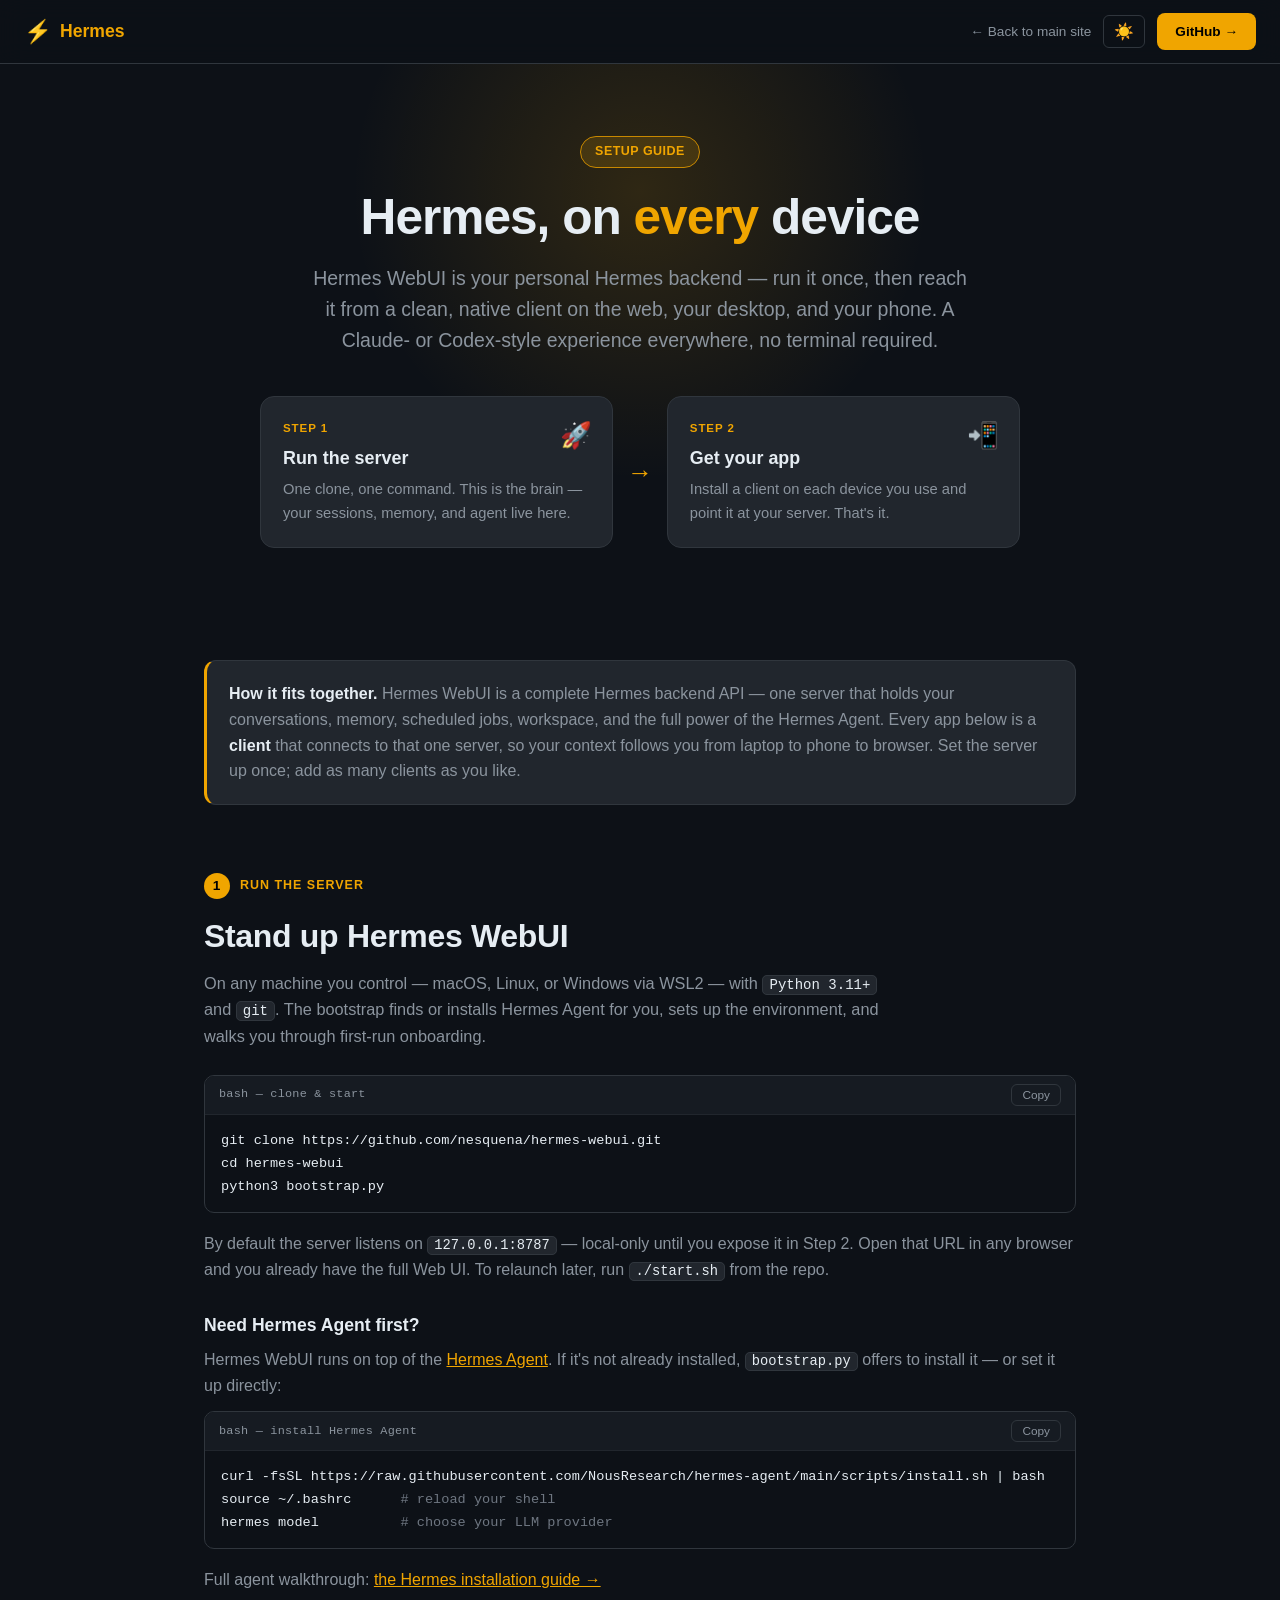
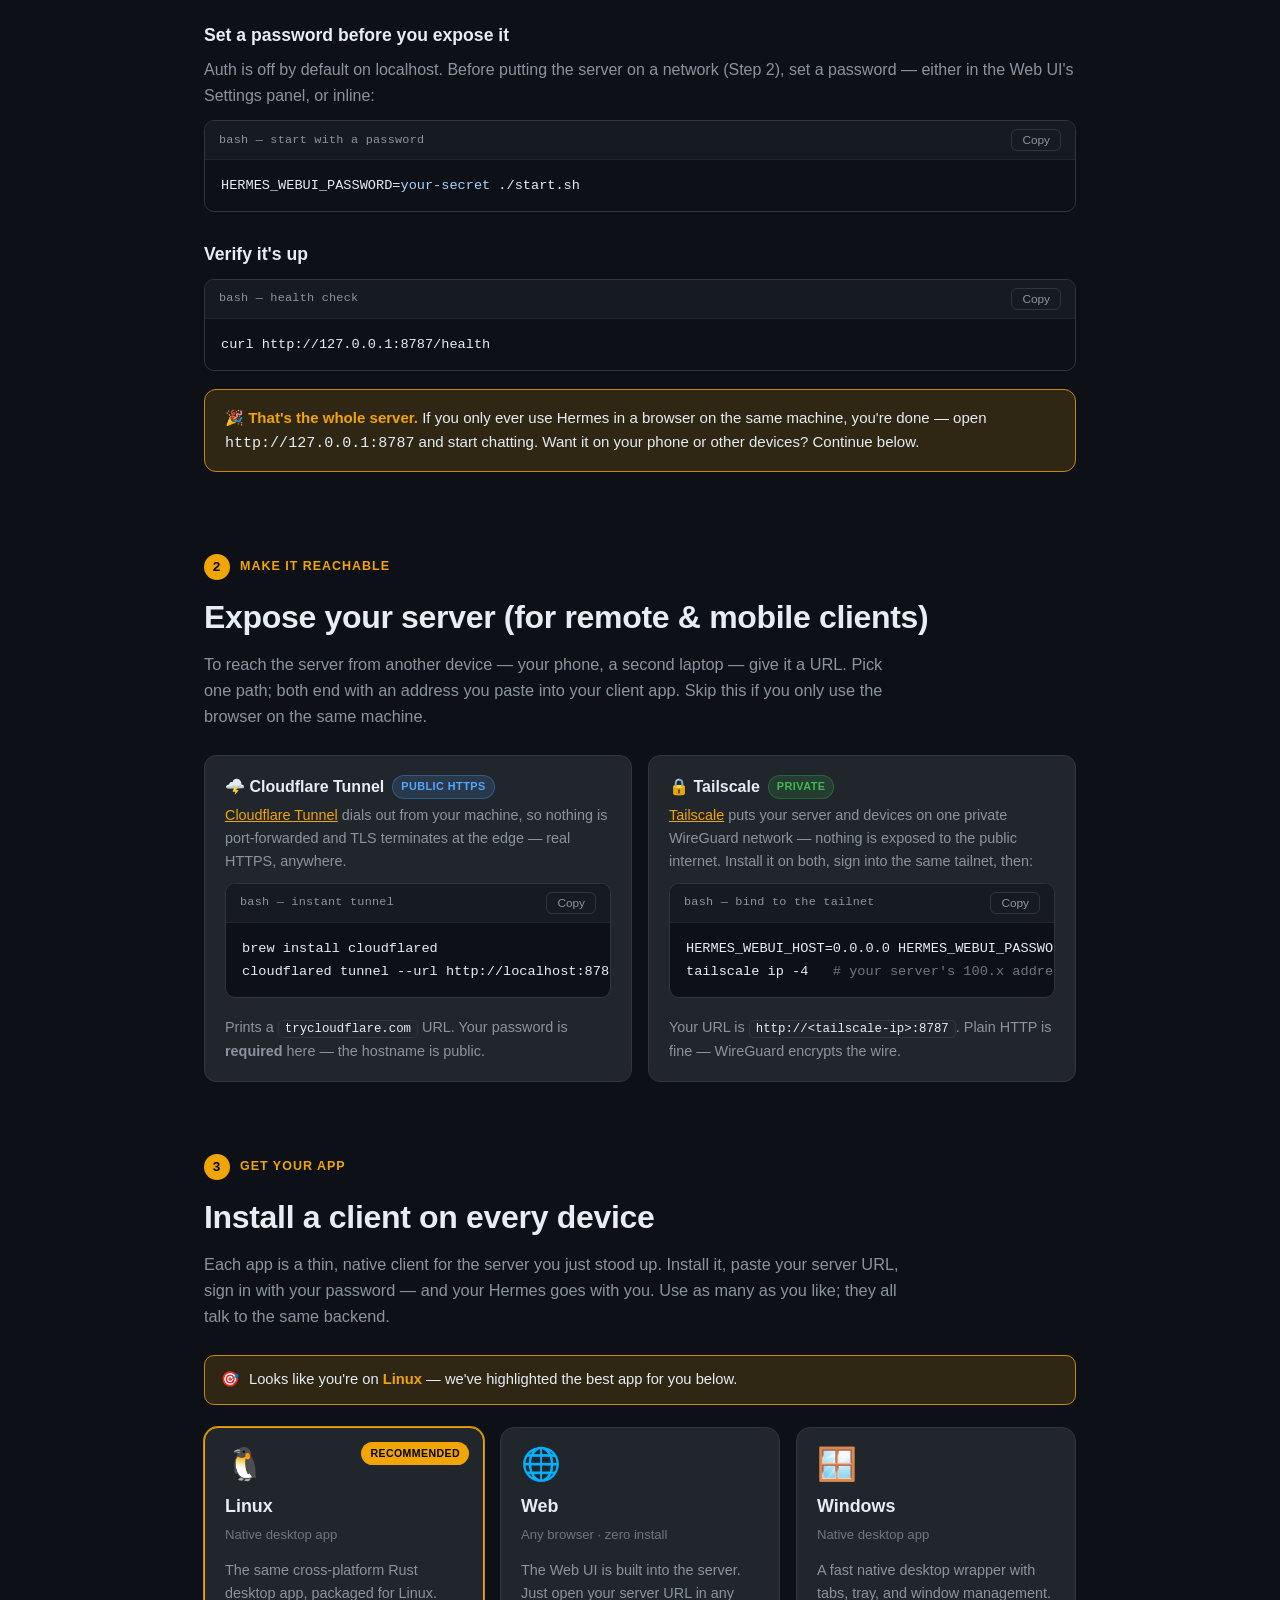
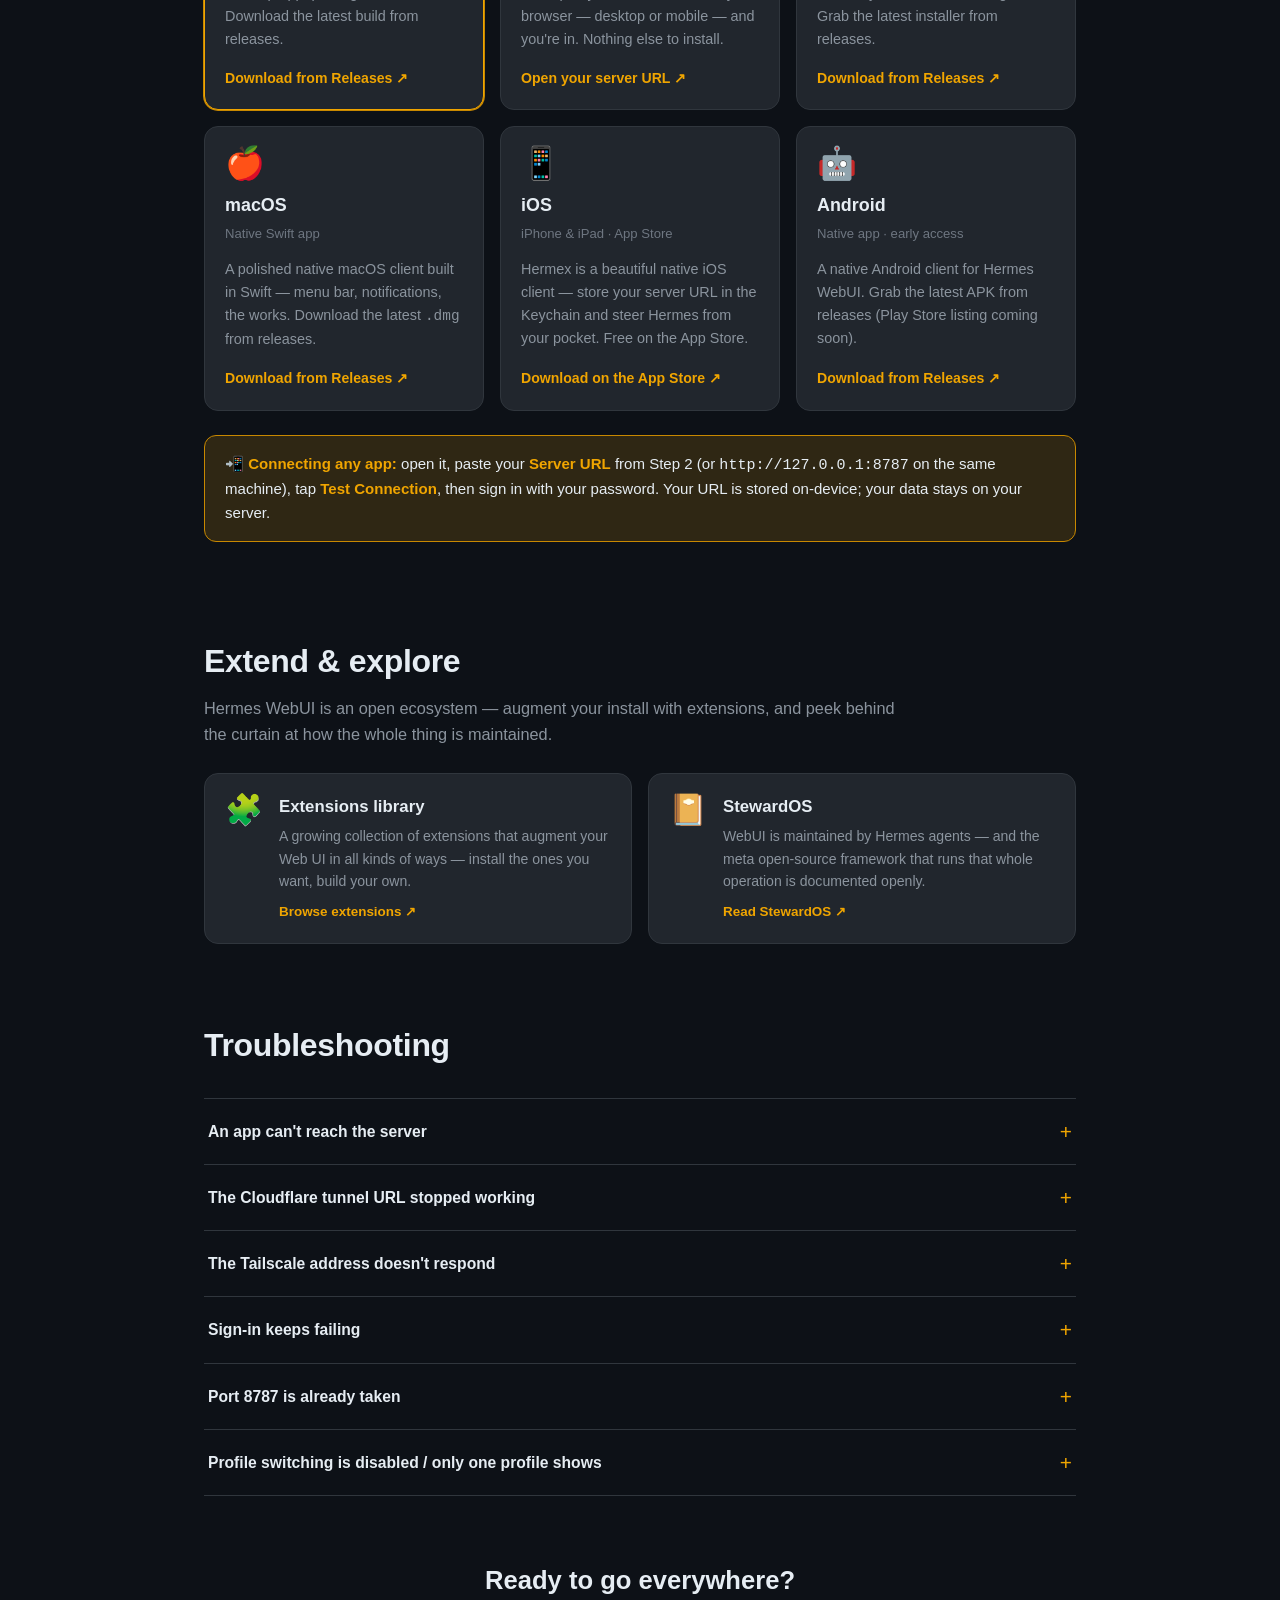
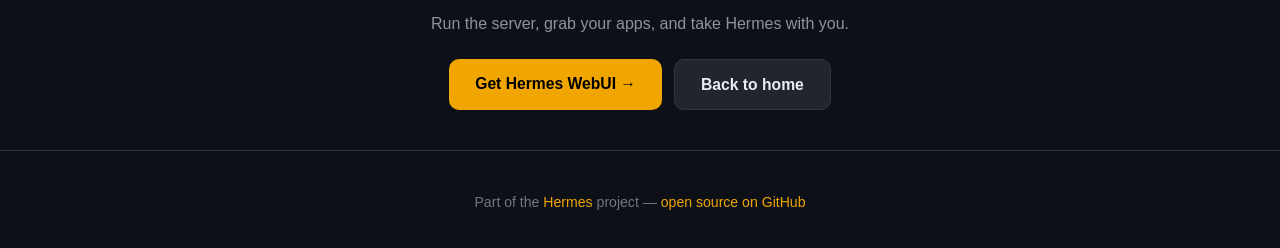
==== setup/index.html @ 5ad0c884 "docs(site): add cross-platform Setup guide page New /setup/ — the full 'get Hermes WebUI working on " ====
<!DOCTYPE html>
<html lang="en" data-theme="dark">
<head>
  <script>
    // Canonical URL: strip trailing index.html so links always show the clean path
    (function(){
      var p = window.location.pathname;
      if (p.endsWith('/index.html')) {
        var clean = p.slice(0, p.length - 'index.html'.length);
        window.history.replaceState(null, '', clean + window.location.search + window.location.hash);
      }
    })();
  </script>
<meta charset="UTF-8">
<meta name="viewport" content="width=device-width, initial-scale=1.0">
<title>Set up Hermes WebUI — on every device</title>
<meta name="description" content="The complete setup guide for Hermes WebUI: run the server once, then get a beautiful client app on web, Windows, Linux, macOS, iOS, and Android.">
<meta property="og:title" content="Set up Hermes WebUI — on every device">
<meta property="og:description" content="Run the server once, then get a native client on every device. The full cross-platform setup guide for Hermes WebUI.">
<meta property="og:type" content="website">
<meta property="og:url" content="https://get-hermes.ai/setup/">
<meta property="og:image" content="https://get-hermes.ai/images/ui-hero.png">
<meta name="twitter:card" content="summary_large_image">
<meta name="twitter:title" content="Set up Hermes WebUI — on every device">
<meta name="twitter:description" content="Run the server once, then get a native client on every device.">
<meta name="twitter:image" content="https://get-hermes.ai/images/ui-hero.png">
<style>
  :root {
    --bg-primary: #0d1117;
    --bg-secondary: #161b22;
    --bg-tertiary: #21262d;
    --bg-card: #161b22;
    --border: #30363d;
    --text-primary: #e6edf3;
    --text-secondary: #8b949e;
    --text-muted: #6e7681;
    --accent: #f0a500;
    --accent-dim: #c88800;
    --accent-glow: rgba(240,165,0,0.15);
    --green: #3fb950;
    --blue: #58a6ff;
    --purple: #bc8cff;
    --red: #f85149;
    --nav-height: 64px;
  }
  [data-theme="light"] nav { background: rgba(246, 248, 250, 0.95); }
  [data-theme="light"] {
    --bg-primary: #ffffff;
    --bg-secondary: #f6f8fa;
    --bg-tertiary: #eaeef2;
    --bg-card: #ffffff;
    --border: #d0d7de;
    --text-primary: #1f2328;
    --text-secondary: #656d76;
    --text-muted: #9198a1;
    --accent: #c07800;
    --accent-dim: #9a6200;
    --accent-glow: rgba(192,120,0,0.12);
  }

  *, *::before, *::after { box-sizing: border-box; margin: 0; padding: 0; }

  body {
    font-family: -apple-system, BlinkMacSystemFont, 'Segoe UI', sans-serif;
    background: var(--bg-primary);
    color: var(--text-primary);
    line-height: 1.6;
    min-height: 100vh;
  }
  a { color: var(--accent); }

  /* NAV */
  nav {
    position: sticky; top: 0; height: var(--nav-height);
    background: rgba(13, 17, 23, 0.92);
    border-bottom: 1px solid var(--border);
    backdrop-filter: blur(12px);
    display: flex; align-items: center; justify-content: space-between;
    padding: 0 24px; z-index: 100;
  }
  .nav-logo { font-size: 1.1rem; font-weight: 700; color: var(--accent); text-decoration: none; display: flex; align-items: center; gap: 8px; }
  .nav-logo span { font-size: 1.4rem; }
  .nav-right { display: flex; align-items: center; gap: 12px; }
  .nav-back { color: var(--text-secondary); text-decoration: none; font-size: 0.85rem; display: flex; align-items: center; gap: 4px; transition: color 0.2s; }
  .nav-back:hover { color: var(--text-primary); }
  #theme-toggle { background: none; border: 1px solid var(--border); border-radius: 6px; padding: 6px 10px; cursor: pointer; font-size: 1rem; color: var(--text-primary); transition: border-color 0.2s; }
  #theme-toggle:hover { border-color: var(--accent); }
  .btn-cta { background: var(--accent); color: #000; border: none; border-radius: 8px; padding: 8px 18px; font-size: 0.85rem; font-weight: 600; cursor: pointer; text-decoration: none; transition: opacity 0.2s; }
  .btn-cta:hover { opacity: 0.85; }

  .hamburger { display: none; flex-direction: column; gap: 5px; background: none; border: 1px solid var(--border); border-radius: 6px; padding: 9px 8px; cursor: pointer; transition: border-color 0.15s; flex-shrink: 0; }
  .hamburger:hover { border-color: var(--accent); }
  .hamburger span { display: block; width: 20px; height: 2px; background: var(--text-secondary); border-radius: 2px; transition: transform 0.2s, opacity 0.2s; }
  .hamburger.open span:nth-child(1) { transform: translateY(7px) rotate(45deg); }
  .hamburger.open span:nth-child(2) { opacity: 0; }
  .hamburger.open span:nth-child(3) { transform: translateY(-7px) rotate(-45deg); }
  #setup-mobile-menu {
    display: none; position: fixed; top: var(--nav-height); left: 0; right: 0;
    background: var(--bg-secondary); border-bottom: 1px solid var(--border);
    padding: 16px 24px; z-index: 999; flex-direction: column; gap: 4px;
  }
  #setup-mobile-menu.open { display: flex; }
  #setup-mobile-menu a { color: var(--text-secondary); font-size: 0.95rem; font-weight: 500; padding: 10px 12px; border-radius: 6px; transition: color 0.15s, background 0.15s; text-decoration: none; }
  #setup-mobile-menu a:hover { color: var(--text-primary); background: var(--bg-tertiary); }
  #setup-mobile-menu a.accent { color: var(--accent); }

  .wrap { max-width: 920px; margin: 0 auto; padding: 0 24px; }

  /* HERO */
  .hero { text-align: center; padding: 72px 24px 40px; position: relative; overflow: hidden; }
  .hero::before {
    content: ''; position: absolute; top: -40%; left: 50%; transform: translateX(-50%);
    width: 680px; height: 680px; background: radial-gradient(circle, var(--accent-glow) 0%, transparent 60%);
    pointer-events: none; z-index: 0;
  }
  .hero > * { position: relative; z-index: 1; }
  .hero-badge {
    display: inline-block; font-size: 0.78rem; font-weight: 600; letter-spacing: 0.04em;
    text-transform: uppercase; color: var(--accent); background: var(--accent-glow);
    border: 1px solid var(--accent-dim); border-radius: 999px; padding: 5px 14px; margin-bottom: 22px;
  }
  .hero h1 { font-size: clamp(2rem, 5vw, 3.1rem); font-weight: 800; line-height: 1.1; letter-spacing: -0.02em; margin-bottom: 18px; }
  .hero h1 em { color: var(--accent); font-style: normal; }
  .hero-sub { font-size: clamp(1.02rem, 2.2vw, 1.22rem); color: var(--text-secondary); max-width: 660px; margin: 0 auto 14px; }

  /* TWO-STEP FLOW STRIP */
  .flowstrip { display: flex; align-items: stretch; justify-content: center; gap: 0; flex-wrap: wrap; margin: 40px auto 8px; max-width: 760px; }
  .flowstep {
    flex: 1; min-width: 220px; background: var(--bg-tertiary); border: 1px solid var(--border);
    border-radius: 14px; padding: 22px 22px; text-align: left; position: relative;
  }
  .flowstep .fs-num { font-size: 0.72rem; font-weight: 700; letter-spacing: 0.08em; text-transform: uppercase; color: var(--accent); }
  .flowstep h3 { font-size: 1.12rem; margin: 6px 0 6px; }
  .flowstep p { font-size: 0.92rem; color: var(--text-secondary); margin: 0; }
  .flowstep .fs-emoji { font-size: 1.6rem; position: absolute; top: 18px; right: 20px; }
  .flowarrow { display: flex; align-items: center; justify-content: center; color: var(--accent); font-size: 1.6rem; padding: 0 14px; flex-shrink: 0; }
  @media (max-width: 620px) { .flowarrow { transform: rotate(90deg); padding: 8px 0; } }

  /* SECTION */
  .section { padding: 56px 0 8px; }
  .section-head { margin-bottom: 26px; }
  .step-eyebrow { font-size: 0.78rem; font-weight: 700; letter-spacing: 0.08em; text-transform: uppercase; color: var(--accent); display: flex; align-items: center; gap: 10px; }
  .step-eyebrow .step-dot { display: inline-flex; align-items: center; justify-content: center; width: 26px; height: 26px; border-radius: 50%; background: var(--accent); color: #000; font-weight: 800; font-size: 0.85rem; }
  .section h2 { font-size: clamp(1.5rem, 3.5vw, 2rem); font-weight: 800; letter-spacing: -0.01em; margin: 12px 0 8px; }
  .section .lead { font-size: 1.02rem; color: var(--text-secondary); max-width: 700px; }
  .section h3.sub { font-size: 1.1rem; margin: 28px 0 8px; }
  .section p { color: var(--text-secondary); margin-bottom: 12px; }
  .section p code, li code { background: var(--bg-tertiary); border: 1px solid var(--border); border-radius: 5px; padding: 1px 6px; font-size: 0.86em; color: var(--text-primary); font-family: 'SF Mono', ui-monospace, Menlo, monospace; }

  /* ARCHITECTURE EXPLAINER */
  .archcard { background: var(--bg-tertiary); border: 1px solid var(--border); border-left: 3px solid var(--accent); border-radius: 12px; padding: 20px 22px; margin: 8px 0 4px; }
  .archcard b { color: var(--text-primary); }

  /* CODE BLOCK */
  .code { position: relative; background: #0d1117; border: 1px solid var(--border); border-radius: 10px; margin: 10px 0 18px; overflow: hidden; }
  [data-theme="light"] .code { background: #0d1117; }
  .code-head { display: flex; align-items: center; justify-content: space-between; padding: 8px 14px; border-bottom: 1px solid #21262d; background: #161b22; }
  .code-label { font-size: 0.74rem; color: #8b949e; font-family: 'SF Mono', ui-monospace, Menlo, monospace; letter-spacing: 0.02em; }
  .code-copy { background: none; border: 1px solid #30363d; color: #8b949e; border-radius: 6px; padding: 3px 10px; font-size: 0.74rem; cursor: pointer; transition: all 0.15s; }
  .code-copy:hover { border-color: var(--accent); color: var(--accent); }
  .code pre { margin: 0; padding: 14px 16px; overflow-x: auto; }
  .code code { font-family: 'SF Mono', ui-monospace, Menlo, Consolas, monospace; font-size: 0.85rem; line-height: 1.7; color: #e6edf3; white-space: pre; }
  .code .c-cmt { color: #6e7681; }
  .code .c-flag { color: #79c0ff; }
  .code .c-str { color: #a5d6ff; }

  /* PLATFORM GRID */
  .your-device-banner {
    display: none; align-items: center; gap: 10px; background: var(--accent-glow);
    border: 1px solid var(--accent-dim); border-radius: 10px; padding: 12px 16px; margin: 4px 0 22px;
    font-size: 0.92rem; color: var(--text-primary);
  }
  .your-device-banner.show { display: flex; }
  .your-device-banner b { color: var(--accent); }
  .platform-grid { display: grid; grid-template-columns: repeat(3, minmax(0, 1fr)); gap: 16px; margin: 6px 0 8px; }
  .platform-grid > * { min-width: 0; }
  @media (max-width: 760px) { .platform-grid { grid-template-columns: repeat(2, minmax(0, 1fr)); } }
  @media (max-width: 460px) { .platform-grid { grid-template-columns: 1fr; } }
  .pcard {
    display: flex; flex-direction: column; background: var(--bg-tertiary); border: 1px solid var(--border);
    border-radius: 14px; padding: 20px; text-decoration: none; color: var(--text-primary);
    transition: transform 0.15s, border-color 0.15s, box-shadow 0.15s; position: relative; overflow: hidden;
  }
  .pcard:hover { transform: translateY(-3px); border-color: var(--accent-dim); box-shadow: 0 8px 28px rgba(0,0,0,0.25); }
  .pcard.is-you { border-color: var(--accent); box-shadow: 0 0 0 1px var(--accent-dim); }
  .pcard .p-emoji { font-size: 2rem; line-height: 1; margin-bottom: 12px; }
  .pcard .p-name { font-size: 1.12rem; font-weight: 700; margin-bottom: 3px; }
  .pcard .p-meta { font-size: 0.82rem; color: var(--text-muted); margin-bottom: 14px; }
  .pcard .p-desc { font-size: 0.9rem; color: var(--text-secondary); flex: 1; margin-bottom: 16px; }
  .pcard .p-link { font-size: 0.88rem; font-weight: 600; color: var(--accent); display: inline-flex; align-items: center; gap: 5px; }
  .pcard .p-badge { position: absolute; top: 14px; right: 14px; font-size: 0.66rem; font-weight: 700; letter-spacing: 0.04em; text-transform: uppercase; color: #000; background: var(--accent); border-radius: 999px; padding: 3px 9px; opacity: 0; transition: opacity 0.15s; }
  .pcard.is-you .p-badge { opacity: 1; }

  /* TWO-COL OPTIONS (reachable) */
  .opt-grid { display: grid; grid-template-columns: repeat(2, minmax(0, 1fr)); gap: 16px; margin: 8px 0; }
  .opt-grid > * { min-width: 0; }
  @media (max-width: 720px) { .opt-grid { grid-template-columns: 1fr; } }
  .opt { background: var(--bg-tertiary); border: 1px solid var(--border); border-radius: 12px; padding: 18px 20px; }
  .opt h4 { font-size: 1rem; margin-bottom: 4px; display: flex; align-items: center; gap: 8px; }
  .opt .opt-tag { font-size: 0.68rem; font-weight: 700; text-transform: uppercase; letter-spacing: 0.04em; padding: 2px 8px; border-radius: 999px; }
  .opt .opt-tag.public { background: rgba(88,166,255,0.15); color: var(--blue); border: 1px solid rgba(88,166,255,0.3); }
  .opt .opt-tag.private { background: rgba(63,185,80,0.15); color: var(--green); border: 1px solid rgba(63,185,80,0.3); }
  .opt p { font-size: 0.9rem; margin-bottom: 8px; }

  /* ECOSYSTEM */
  .eco-grid { display: grid; grid-template-columns: repeat(2, minmax(0, 1fr)); gap: 16px; margin-top: 8px; }
  .eco-grid > * { min-width: 0; }
  @media (max-width: 720px) { .eco-grid { grid-template-columns: 1fr; } }
  .eco { display: flex; gap: 16px; background: var(--bg-tertiary); border: 1px solid var(--border); border-radius: 14px; padding: 20px; text-decoration: none; color: var(--text-primary); transition: transform 0.15s, border-color 0.15s; }
  .eco:hover { transform: translateY(-3px); border-color: var(--accent-dim); }
  .eco .eco-emoji { font-size: 1.9rem; line-height: 1; }
  .eco h4 { font-size: 1.05rem; margin-bottom: 4px; }
  .eco p { font-size: 0.88rem; color: var(--text-secondary); margin: 0; }
  .eco .eco-link { font-size: 0.84rem; color: var(--accent); font-weight: 600; margin-top: 8px; display: inline-block; }

  /* CALLOUT */
  .callout { background: var(--accent-glow); border: 1px solid var(--accent-dim); border-radius: 12px; padding: 16px 20px; margin: 18px 0; font-size: 0.94rem; }
  .callout b { color: var(--accent); }

  /* TROUBLESHOOT */
  .faq { border-top: 1px solid var(--border); }
  .faq details { border-bottom: 1px solid var(--border); }
  .faq summary { cursor: pointer; padding: 16px 4px; font-weight: 600; font-size: 0.98rem; list-style: none; display: flex; justify-content: space-between; align-items: center; }
  .faq summary::-webkit-details-marker { display: none; }
  .faq summary::after { content: '+'; color: var(--accent); font-size: 1.3rem; font-weight: 400; }
  .faq details[open] summary::after { content: '−'; }
  .faq details p { font-size: 0.92rem; padding: 0 4px 18px; margin: 0; }

  /* FINAL CTA */
  .final-cta { text-align: center; padding: 56px 24px 40px; }
  .final-cta h2 { font-size: 1.6rem; margin-bottom: 10px; }
  .final-cta p { color: var(--text-secondary); margin-bottom: 22px; }
  .btn-row { display: flex; gap: 12px; justify-content: center; flex-wrap: wrap; }
  .btn-primary { background: var(--accent); color: #000; font-weight: 700; padding: 12px 26px; border-radius: 10px; text-decoration: none; font-size: 0.98rem; transition: opacity 0.15s; }
  .btn-primary:hover { opacity: 0.88; }
  .btn-ghost { background: var(--bg-tertiary); color: var(--text-primary); border: 1px solid var(--border); font-weight: 600; padding: 12px 26px; border-radius: 10px; text-decoration: none; font-size: 0.98rem; transition: border-color 0.15s; }
  .btn-ghost:hover { border-color: var(--accent); }

  footer { text-align: center; padding: 40px 24px; border-top: 1px solid var(--border); color: var(--text-muted); font-size: 0.88rem; }
  footer a { color: var(--accent); text-decoration: none; }

  @media (max-width: 640px) {
    .hamburger { display: flex; }
    .btn-cta { display: none; }
    .nav-back { display: none; }
  }
</style>
</head>
<body>

<nav>
  <a href="../" class="nav-logo"><span>⚡</span> Hermes</a>
  <div class="nav-right">
    <a href="../" class="nav-back">← <span>Back to main site</span></a>
    <button id="theme-toggle" aria-label="Toggle theme">🌙</button>
    <a href="https://github.com/nesquena/hermes-webui" class="btn-cta" target="_blank">GitHub →</a>
  </div>
  <button class="hamburger" id="setup-hamburger" aria-label="Open menu" aria-expanded="false">
    <span></span><span></span><span></span>
  </button>
</nav>

<div id="setup-mobile-menu">
  <a href="../">⚡ Hermes Home</a>
  <a href="#server">1 · Run the server</a>
  <a href="#reach">2 · Make it reachable</a>
  <a href="#apps">3 · Get your app</a>
  <a href="#ecosystem">Ecosystem</a>
  <a href="#troubleshooting">Troubleshooting</a>
  <a href="../eli5/" class="accent">🧠 ELI5 — What is Hermes?</a>
  <a href="../models/" class="accent">🤖 Best Models</a>
  <a href="../community/" class="accent">🌎 Community</a>
</div>

<!-- HERO -->
<section class="hero">
  <div class="hero-badge">Setup guide</div>
  <h1>Hermes, on <em>every</em> device</h1>
  <p class="hero-sub">Hermes WebUI is your personal Hermes backend — run it once, then reach it from a clean, native client on the web, your desktop, and your phone. A Claude- or Codex-style experience everywhere, no terminal required.</p>
  <div class="flowstrip">
    <a class="flowstep" href="#server" style="text-decoration:none;color:inherit">
      <span class="fs-emoji">🚀</span>
      <div class="fs-num">Step 1</div>
      <h3>Run the server</h3>
      <p>One clone, one command. This is the brain — your sessions, memory, and agent live here.</p>
    </a>
    <div class="flowarrow">→</div>
    <a class="flowstep" href="#apps" style="text-decoration:none;color:inherit">
      <span class="fs-emoji">📲</span>
      <div class="fs-num">Step 2</div>
      <h3>Get your app</h3>
      <p>Install a client on each device you use and point it at your server. That's it.</p>
    </a>
  </div>
</section>

<!-- ARCHITECTURE -->
<section class="section" id="how">
  <div class="wrap">
    <div class="archcard">
      <p style="margin:0;color:var(--text-secondary)"><b>How it fits together.</b> Hermes WebUI is a complete Hermes backend API — one server that holds your conversations, memory, scheduled jobs, workspace, and the full power of the Hermes Agent. Every app below is a <b>client</b> that connects to that one server, so your context follows you from laptop to phone to browser. Set the server up once; add as many clients as you like.</p>
    </div>
  </div>
</section>

<!-- STEP 1 — SERVER -->
<section class="section" id="server">
  <div class="wrap">
    <div class="section-head">
      <div class="step-eyebrow"><span class="step-dot">1</span> Run the server</div>
      <h2>Stand up Hermes WebUI</h2>
      <p class="lead">On any machine you control — macOS, Linux, or Windows via WSL2 — with <code>Python 3.11+</code> and <code>git</code>. The bootstrap finds or installs Hermes Agent for you, sets up the environment, and walks you through first-run onboarding.</p>
    </div>

    <div class="code">
      <div class="code-head"><span class="code-label">bash — clone &amp; start</span><button class="code-copy">Copy</button></div>
      <pre><code>git clone https://github.com/nesquena/hermes-webui.git
cd hermes-webui
python3 bootstrap.py</code></pre>
    </div>
    <p>By default the server listens on <code>127.0.0.1:8787</code> — local-only until you expose it in Step 2. Open that URL in any browser and you already have the full Web UI. To relaunch later, run <code>./start.sh</code> from the repo.</p>

    <h3 class="sub">Need Hermes Agent first?</h3>
    <p>Hermes WebUI runs on top of the <a href="https://hermes-agent.nousresearch.com/" target="_blank">Hermes Agent</a>. If it's not already installed, <code>bootstrap.py</code> offers to install it — or set it up directly:</p>
    <div class="code">
      <div class="code-head"><span class="code-label">bash — install Hermes Agent</span><button class="code-copy">Copy</button></div>
      <pre><code>curl -fsSL https://raw.githubusercontent.com/NousResearch/hermes-agent/main/scripts/install.sh | bash
source ~/.bashrc      <span class="c-cmt"># reload your shell</span>
hermes model          <span class="c-cmt"># choose your LLM provider</span></code></pre>
    </div>
    <p>Full agent walkthrough: <a href="https://hermes-agent.nousresearch.com/docs/getting-started/installation" target="_blank">the Hermes installation guide →</a></p>

    <h3 class="sub">Set a password before you expose it</h3>
    <p>Auth is off by default on localhost. Before putting the server on a network (Step 2), set a password — either in the Web UI's Settings panel, or inline:</p>
    <div class="code">
      <div class="code-head"><span class="code-label">bash — start with a password</span><button class="code-copy">Copy</button></div>
      <pre><code>HERMES_WEBUI_PASSWORD=<span class="c-str">your-secret</span> ./start.sh</code></pre>
    </div>

    <h3 class="sub">Verify it's up</h3>
    <div class="code">
      <div class="code-head"><span class="code-label">bash — health check</span><button class="code-copy">Copy</button></div>
      <pre><code>curl http://127.0.0.1:8787/health</code></pre>
    </div>
    <div class="callout">🎉 <b>That's the whole server.</b> If you only ever use Hermes in a browser on the same machine, you're done — open <code>http://127.0.0.1:8787</code> and start chatting. Want it on your phone or other devices? Continue below.</div>
  </div>
</section>

<!-- STEP 2 — REACHABLE -->
<section class="section" id="reach">
  <div class="wrap">
    <div class="section-head">
      <div class="step-eyebrow"><span class="step-dot">2</span> Make it reachable</div>
      <h2>Expose your server (for remote &amp; mobile clients)</h2>
      <p class="lead">To reach the server from another device — your phone, a second laptop — give it a URL. Pick one path; both end with an address you paste into your client app. Skip this if you only use the browser on the same machine.</p>
    </div>
    <div class="opt-grid">
      <div class="opt">
        <h4>🌩️ Cloudflare Tunnel <span class="opt-tag public">Public HTTPS</span></h4>
        <p><a href="https://developers.cloudflare.com/cloudflare-one/connections/connect-networks/" target="_blank">Cloudflare Tunnel</a> dials out from your machine, so nothing is port-forwarded and TLS terminates at the edge — real HTTPS, anywhere.</p>
        <div class="code">
          <div class="code-head"><span class="code-label">bash — instant tunnel</span><button class="code-copy">Copy</button></div>
          <pre><code>brew install cloudflared
cloudflared tunnel --url http://localhost:8787</code></pre>
        </div>
        <p style="margin:0">Prints a <code>trycloudflare.com</code> URL. Your password is <b>required</b> here — the hostname is public.</p>
      </div>
      <div class="opt">
        <h4>🔒 Tailscale <span class="opt-tag private">Private</span></h4>
        <p><a href="https://tailscale.com/download" target="_blank">Tailscale</a> puts your server and devices on one private WireGuard network — nothing is exposed to the public internet. Install it on both, sign into the same tailnet, then:</p>
        <div class="code">
          <div class="code-head"><span class="code-label">bash — bind to the tailnet</span><button class="code-copy">Copy</button></div>
          <pre><code>HERMES_WEBUI_HOST=0.0.0.0 HERMES_WEBUI_PASSWORD=<span class="c-str">your-secret</span> ./start.sh
tailscale ip -4   <span class="c-cmt"># your server's 100.x address</span></code></pre>
        </div>
        <p style="margin:0">Your URL is <code>http://&lt;tailscale-ip&gt;:8787</code>. Plain HTTP is fine — WireGuard encrypts the wire.</p>
      </div>
    </div>
  </div>
</section>

<!-- STEP 3 — APPS -->
<section class="section" id="apps">
  <div class="wrap">
    <div class="section-head">
      <div class="step-eyebrow"><span class="step-dot">3</span> Get your app</div>
      <h2>Install a client on every device</h2>
      <p class="lead">Each app is a thin, native client for the server you just stood up. Install it, paste your server URL, sign in with your password — and your Hermes goes with you. Use as many as you like; they all talk to the same backend.</p>
    </div>

    <div class="your-device-banner" id="device-banner">
      <span>🎯</span><span>Looks like you're on <b id="device-name">your device</b> — we've highlighted the best app for you below.</span>
    </div>

    <div class="platform-grid">
      <a class="pcard" data-os="web" href="https://github.com/nesquena/hermes-webui" target="_blank">
        <span class="p-badge">Recommended</span>
        <span class="p-emoji">🌐</span>
        <div class="p-name">Web</div>
        <div class="p-meta">Any browser · zero install</div>
        <div class="p-desc">The Web UI is built into the server. Just open your server URL in any browser — desktop or mobile — and you're in. Nothing else to install.</div>
        <span class="p-link">Open your server URL ↗</span>
      </a>

      <a class="pcard" data-os="windows" href="https://github.com/hermes-webui/hermes-desktop-rust/releases" target="_blank">
        <span class="p-badge">Recommended</span>
        <span class="p-emoji">🪟</span>
        <div class="p-name">Windows</div>
        <div class="p-meta">Native desktop app</div>
        <div class="p-desc">A fast native desktop wrapper with tabs, tray, and window management. Grab the latest installer from releases.</div>
        <span class="p-link">Download from Releases ↗</span>
      </a>

      <a class="pcard" data-os="linux" href="https://github.com/hermes-webui/hermes-desktop-rust/releases" target="_blank">
        <span class="p-badge">Recommended</span>
        <span class="p-emoji">🐧</span>
        <div class="p-name">Linux</div>
        <div class="p-meta">Native desktop app</div>
        <div class="p-desc">The same cross-platform Rust desktop app, packaged for Linux. Download the latest build from releases.</div>
        <span class="p-link">Download from Releases ↗</span>
      </a>

      <a class="pcard" data-os="mac" href="https://github.com/hermes-webui/hermes-swift-mac/releases" target="_blank">
        <span class="p-badge">Recommended</span>
        <span class="p-emoji">🍎</span>
        <div class="p-name">macOS</div>
        <div class="p-meta">Native Swift app</div>
        <div class="p-desc">A polished native macOS client built in Swift — menu bar, notifications, the works. Download the latest <code>.dmg</code> from releases.</div>
        <span class="p-link">Download from Releases ↗</span>
      </a>

      <a class="pcard" data-os="ios" href="https://apps.apple.com/us/app/hermex/id6767006319" target="_blank">
        <span class="p-badge">Recommended</span>
        <span class="p-emoji">📱</span>
        <div class="p-name">iOS</div>
        <div class="p-meta">iPhone &amp; iPad · App Store</div>
        <div class="p-desc">Hermex is a beautiful native iOS client — store your server URL in the Keychain and steer Hermes from your pocket. Free on the App Store.</div>
        <span class="p-link">Download on the App Store ↗</span>
      </a>

      <a class="pcard" data-os="android" href="https://github.com/hermes-webui/hermes-android/releases" target="_blank">
        <span class="p-badge">Recommended</span>
        <span class="p-emoji">🤖</span>
        <div class="p-name">Android</div>
        <div class="p-meta">Native app · early access</div>
        <div class="p-desc">A native Android client for Hermes WebUI. Grab the latest APK from releases (Play Store listing coming soon).</div>
        <span class="p-link">Download from Releases ↗</span>
      </a>
    </div>

    <div class="callout" style="margin-top:24px">📲 <b>Connecting any app:</b> open it, paste your <b>Server URL</b> from Step 2 (or <code>http://127.0.0.1:8787</code> on the same machine), tap <b>Test Connection</b>, then sign in with your password. Your URL is stored on-device; your data stays on your server.</div>
  </div>
</section>

<!-- ECOSYSTEM -->
<section class="section" id="ecosystem">
  <div class="wrap">
    <div class="section-head">
      <h2>Extend &amp; explore</h2>
      <p class="lead">Hermes WebUI is an open ecosystem — augment your install with extensions, and peek behind the curtain at how the whole thing is maintained.</p>
    </div>
    <div class="eco-grid">
      <a class="eco" href="https://github.com/hermes-webui/hermes-webui-extensions" target="_blank">
        <span class="eco-emoji">🧩</span>
        <div>
          <h4>Extensions library</h4>
          <p>A growing collection of extensions that augment your Web UI in all kinds of ways — install the ones you want, build your own.</p>
          <span class="eco-link">Browse extensions ↗</span>
        </div>
      </a>
      <a class="eco" href="https://nesquena.github.io/steward-os/" target="_blank">
        <span class="eco-emoji">📔</span>
        <div>
          <h4>StewardOS</h4>
          <p>WebUI is maintained by Hermes agents — and the meta open-source framework that runs that whole operation is documented openly.</p>
          <span class="eco-link">Read StewardOS ↗</span>
        </div>
      </a>
    </div>
  </div>
</section>

<!-- TROUBLESHOOTING -->
<section class="section" id="troubleshooting">
  <div class="wrap">
    <div class="section-head"><h2>Troubleshooting</h2></div>
    <div class="faq">
      <details>
        <summary>An app can't reach the server</summary>
        <p>Work outward. On the server, check <code>curl http://127.0.0.1:8787/health</code>. If that works, open your public/Tailscale URL in another device's browser. Whichever hop fails is the one to fix.</p>
      </details>
      <details>
        <summary>The Cloudflare tunnel URL stopped working</summary>
        <p>Quick tunnels (<code>trycloudflare.com</code>) get a new URL every time <code>cloudflared</code> restarts. For a stable hostname, create a named tunnel on a domain you've added to Cloudflare, and keep <code>cloudflared</code> running.</p>
      </details>
      <details>
        <summary>The Tailscale address doesn't respond</summary>
        <p>Confirm both devices are signed into the same tailnet and show as connected. Then make sure the server was started with <code>HERMES_WEBUI_HOST=0.0.0.0</code> — the default localhost binding isn't reachable over the tailnet.</p>
      </details>
      <details>
        <summary>Sign-in keeps failing</summary>
        <p>The password in your app must match <code>HERMES_WEBUI_PASSWORD</code> on the server (or the one set in Settings). An inline variable only applies to that launch — persist it in the server's <code>.env</code> for daemon restarts.</p>
      </details>
      <details>
        <summary>Port 8787 is already taken</summary>
        <p>Start on another port with <code>HERMES_WEBUI_PORT=8788 ./start.sh</code> and use that port in your client URL and tunnel command.</p>
      </details>
      <details>
        <summary>Profile switching is disabled / only one profile shows</summary>
        <p>That's isolated-profile mode. On a normal single-user install it should be off by default — update to the latest WebUI if you see it unexpectedly.</p>
      </details>
    </div>
  </div>
</section>

<!-- FINAL CTA -->
<section class="final-cta">
  <h2>Ready to go everywhere?</h2>
  <p>Run the server, grab your apps, and take Hermes with you.</p>
  <div class="btn-row">
    <a class="btn-primary" href="https://github.com/nesquena/hermes-webui" target="_blank">Get Hermes WebUI →</a>
    <a class="btn-ghost" href="../">Back to home</a>
  </div>
</section>

<footer>
  <p>Part of the <a href="../">Hermes</a> project — <a href="https://github.com/nesquena/hermes-webui" target="_blank">open source on GitHub</a></p>
</footer>

<script>
  // Theme toggle
  var themeToggle = document.getElementById('theme-toggle');
  function setTheme(t) {
    document.documentElement.setAttribute('data-theme', t);
    localStorage.setItem('theme', t);
    themeToggle.textContent = t === 'light' ? '🌙' : '☀️';
  }
  setTheme(localStorage.getItem('theme') || 'dark');
  themeToggle.addEventListener('click', function() {
    setTheme(document.documentElement.getAttribute('data-theme') === 'dark' ? 'light' : 'dark');
  });

  // Hamburger
  var ham = document.getElementById('setup-hamburger');
  var menu = document.getElementById('setup-mobile-menu');
  if (ham && menu) {
    ham.addEventListener('click', function() {
      var open = menu.classList.toggle('open');
      ham.classList.toggle('open', open);
      ham.setAttribute('aria-expanded', open);
    });
    document.addEventListener('click', function(e) {
      if (!ham.contains(e.target) && !menu.contains(e.target)) {
        menu.classList.remove('open'); ham.classList.remove('open'); ham.setAttribute('aria-expanded', 'false');
      }
    });
    menu.querySelectorAll('a').forEach(function(a){ a.addEventListener('click', function(){ menu.classList.remove('open'); ham.classList.remove('open'); }); });
  }

  // Copy buttons
  document.querySelectorAll('.code-copy').forEach(function(btn) {
    btn.addEventListener('click', function() {
      var code = btn.closest('.code').querySelector('code');
      var text = code.innerText;
      navigator.clipboard.writeText(text).then(function() {
        var old = btn.textContent; btn.textContent = 'Copied!';
        setTimeout(function(){ btn.textContent = old; }, 1400);
      });
    });
  });

  // OS detection — highlight the visitor's platform card
  (function() {
    var ua = navigator.userAgent || '';
    var plat = navigator.platform || '';
    var os = null, label = null;
    if (/Android/i.test(ua)) { os = 'android'; label = 'Android'; }
    else if (/iPhone|iPad|iPod/i.test(ua) || (plat === 'MacIntel' && navigator.maxTouchPoints > 1)) { os = 'ios'; label = 'iOS'; }
    else if (/Macintosh|Mac OS X/i.test(ua)) { os = 'mac'; label = 'macOS'; }
    else if (/Windows/i.test(ua)) { os = 'windows'; label = 'Windows'; }
    else if (/Linux/i.test(ua)) { os = 'linux'; label = 'Linux'; }
    if (os) {
      var card = document.querySelector('.pcard[data-os="' + os + '"]');
      if (card) {
        card.classList.add('is-you');
        var grid = card.parentNode;
        grid.insertBefore(card, grid.firstChild); // float the visitor's platform to the top
        var banner = document.getElementById('device-banner');
        document.getElementById('device-name').textContent = label;
        banner.classList.add('show');
      }
    }
  })();
</script>
</body>
</html>
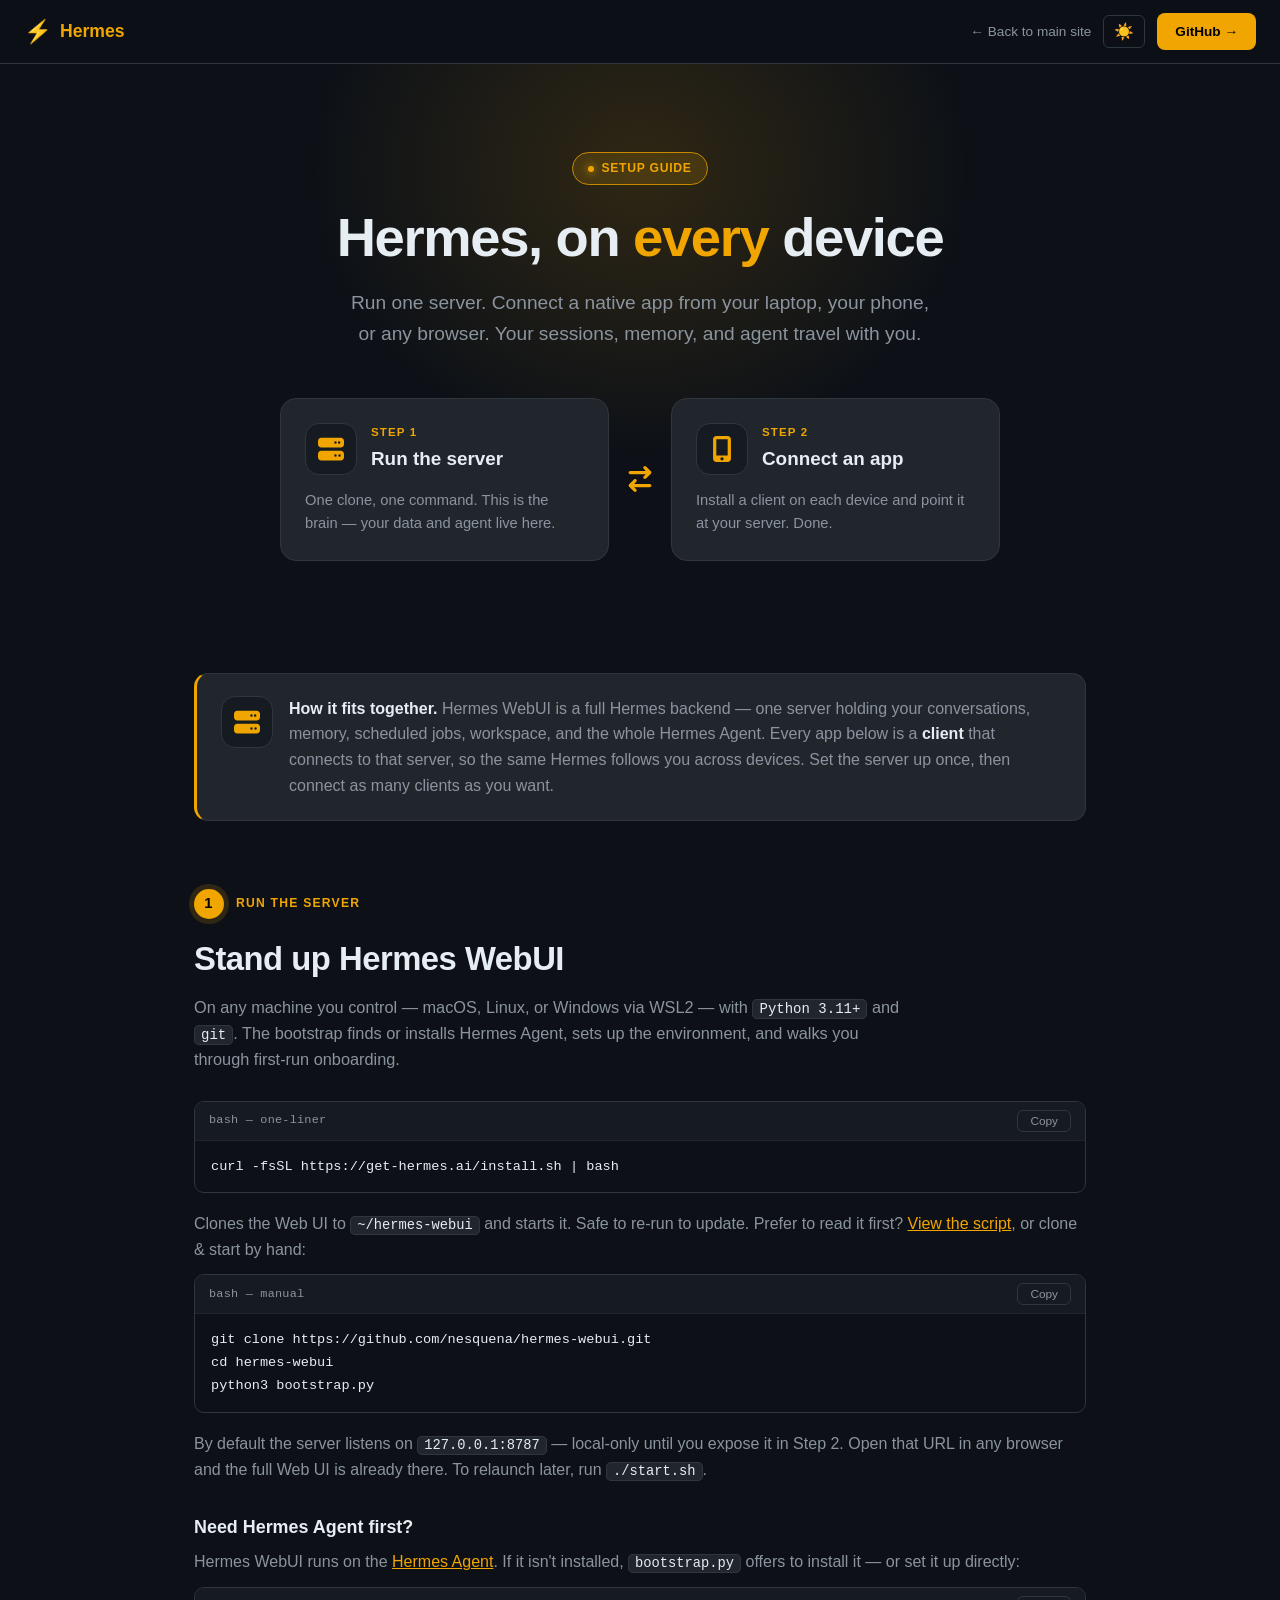
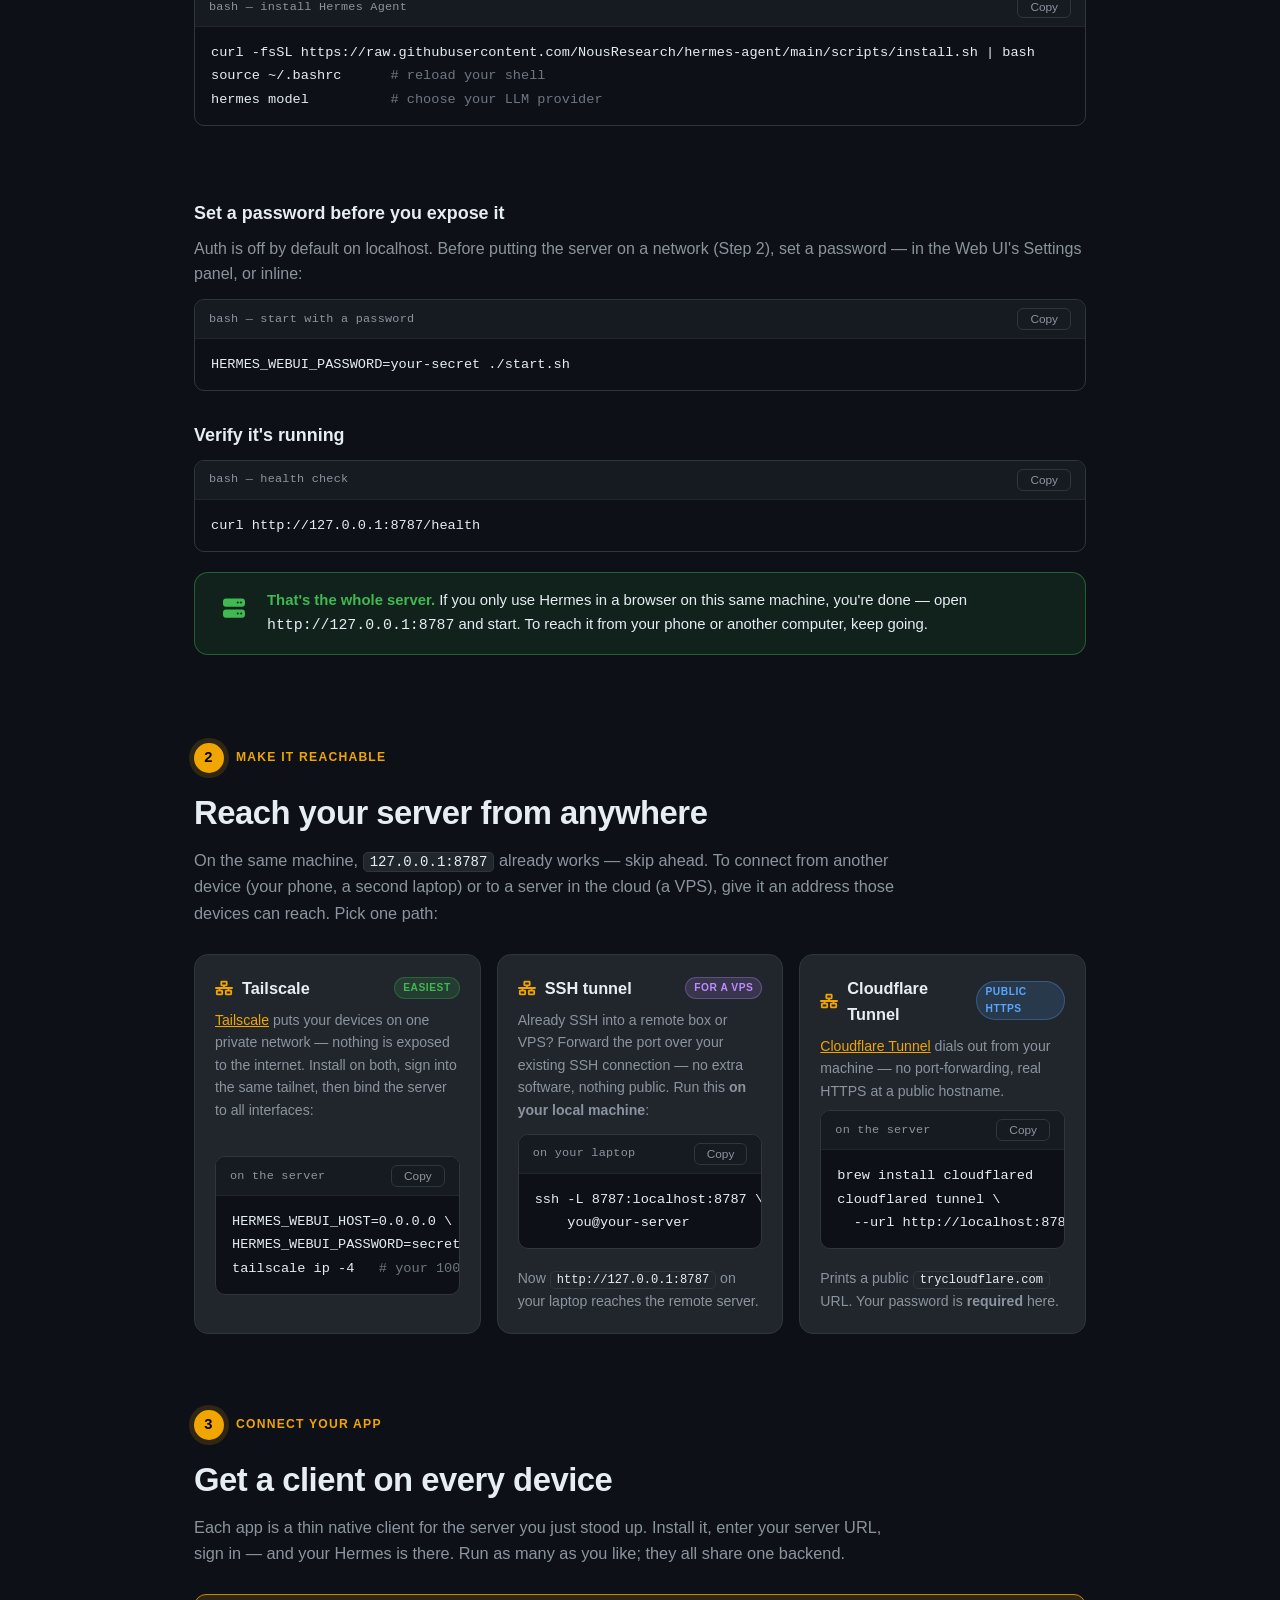
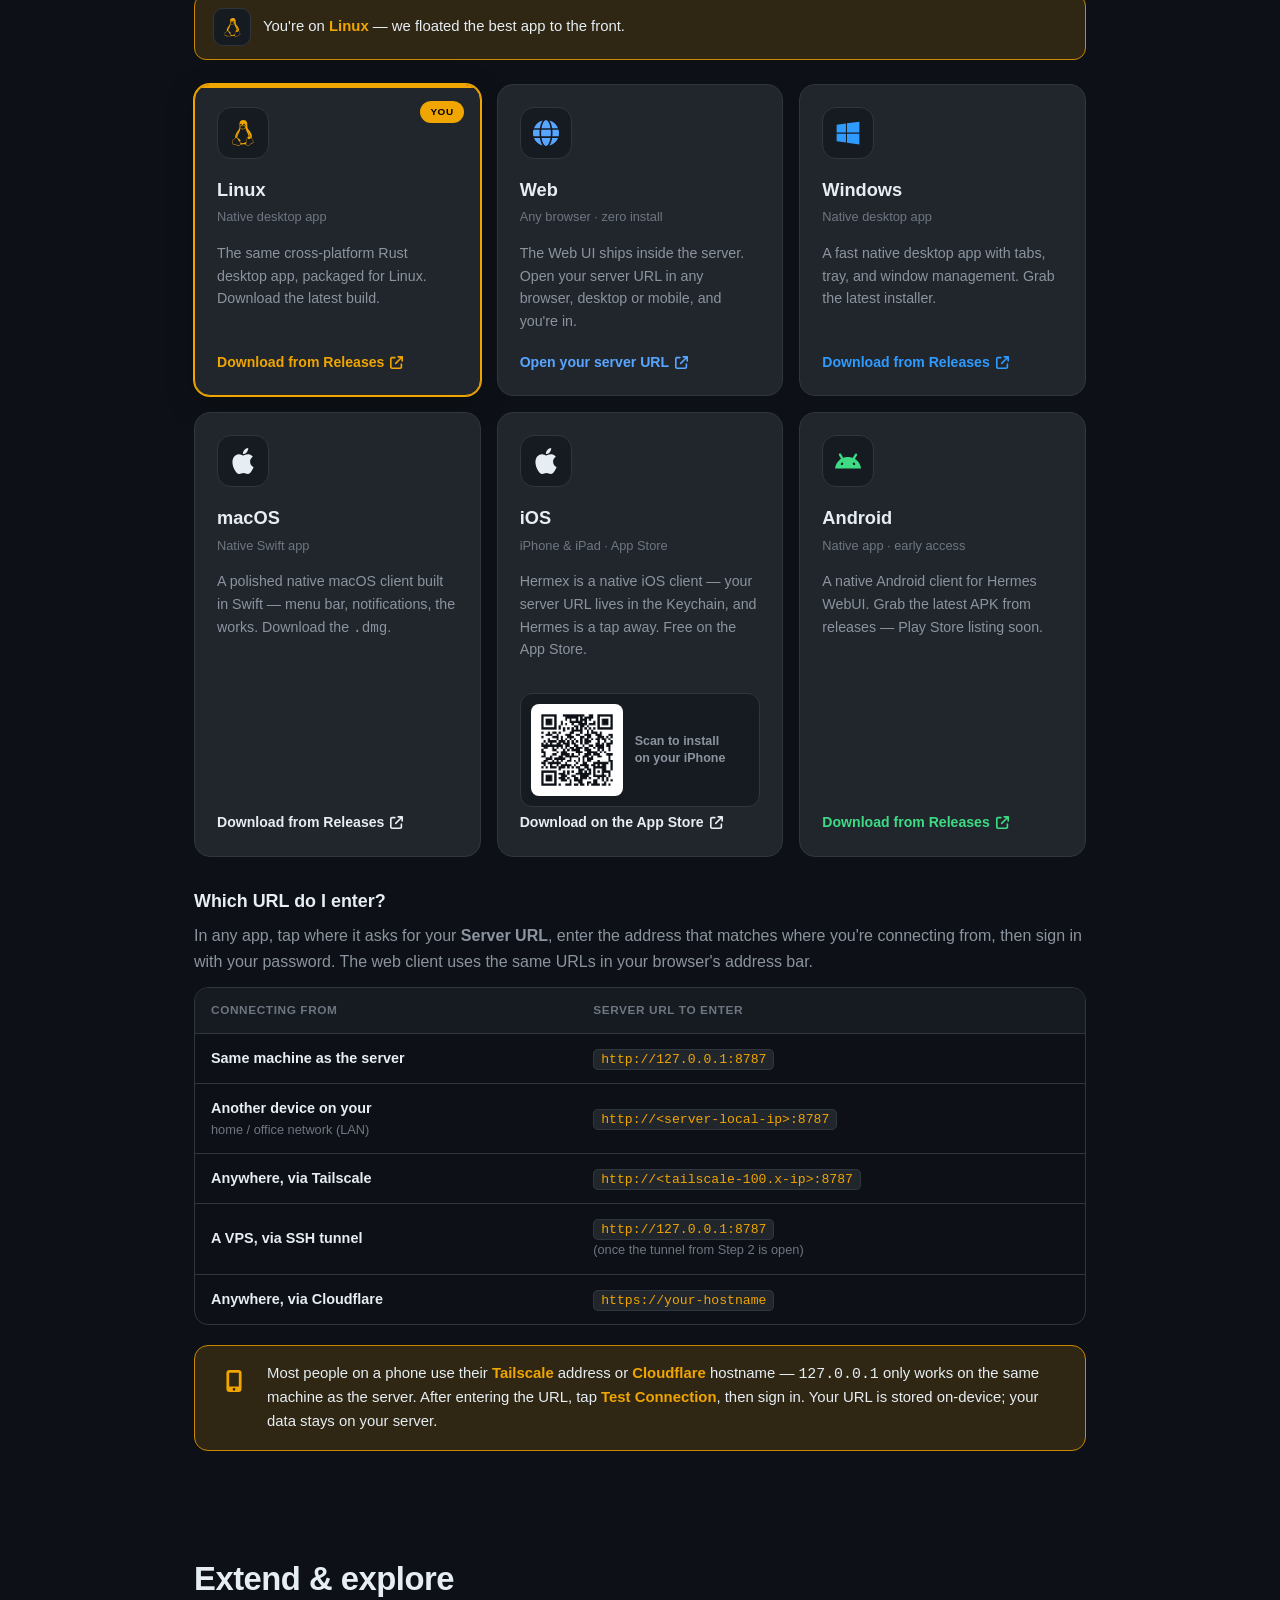
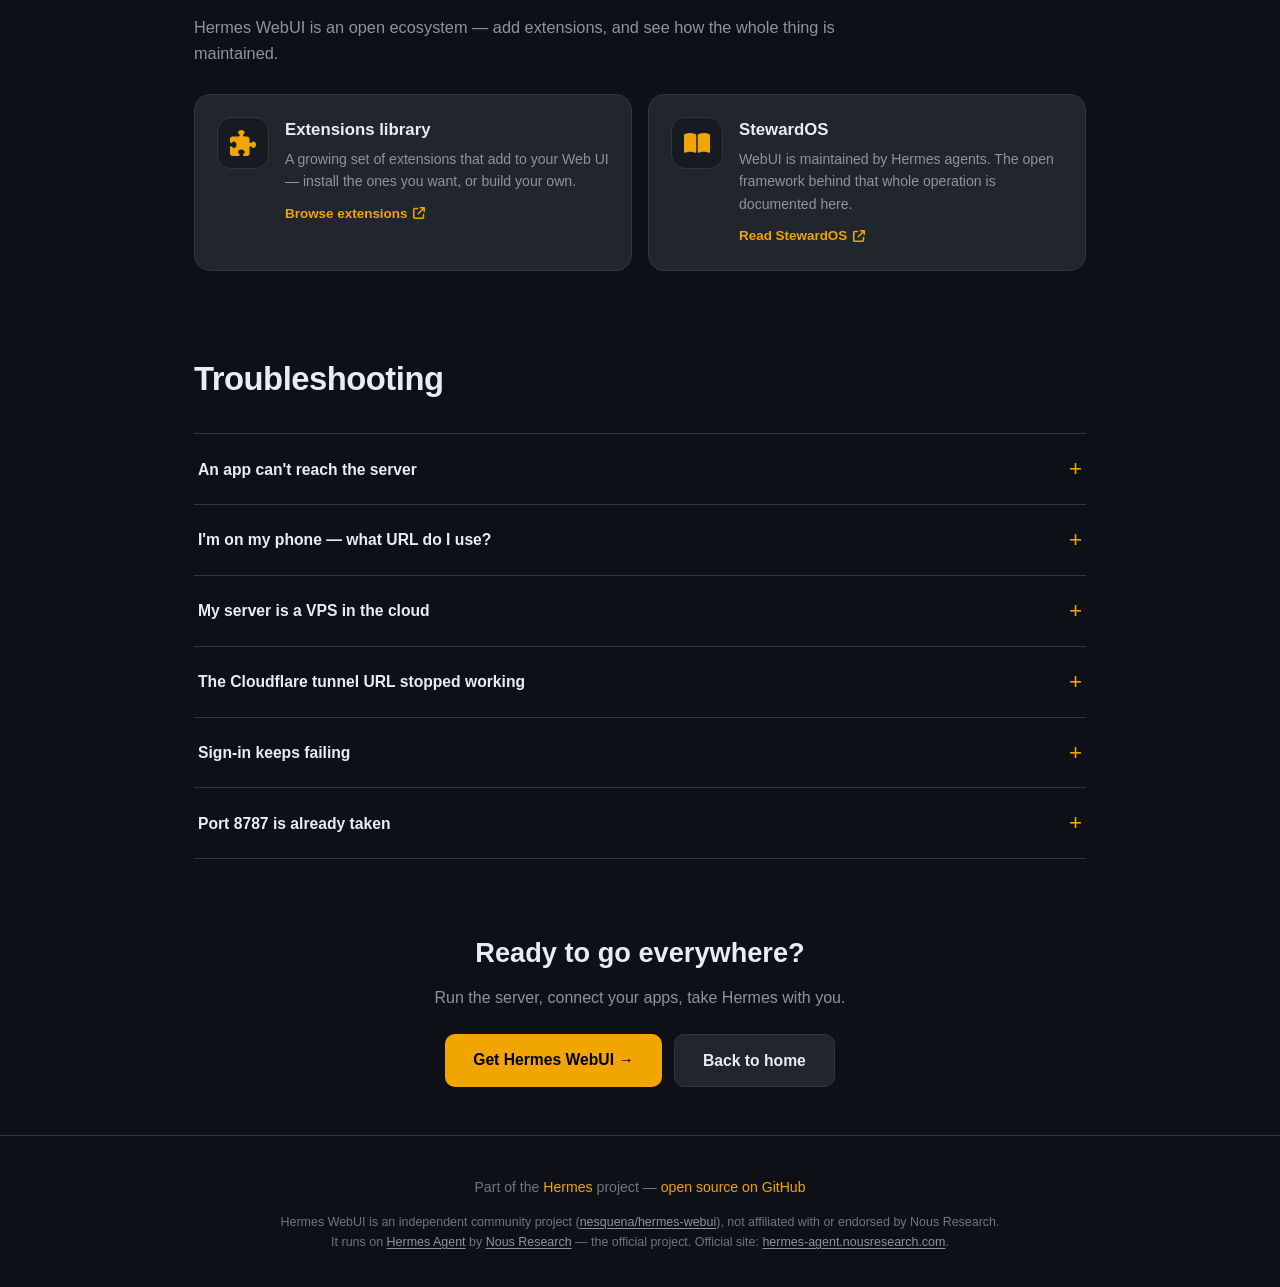
==== commit 4d3b2e52: "site: anti-conflation pass + WebUI one-liner installer + iOS QR Home (index.html): - Hero 'View on G" ====
--- a/setup/index.html
+++ b/setup/index.html
@@ -2,7 +2,6 @@
 <html lang="en" data-theme="dark">
 <head>
   <script>
-    // Canonical URL: strip trailing index.html so links always show the clean path
     (function(){
       var p = window.location.pathname;
       if (p.endsWith('/index.html')) {
@@ -14,70 +13,41 @@
 <meta charset="UTF-8">
 <meta name="viewport" content="width=device-width, initial-scale=1.0">
 <title>Set up Hermes WebUI — on every device</title>
-<meta name="description" content="The complete setup guide for Hermes WebUI: run the server once, then get a beautiful client app on web, Windows, Linux, macOS, iOS, and Android.">
+<meta name="description" content="The complete setup guide for Hermes WebUI: run the server once, then connect a native client on web, Windows, Linux, macOS, iOS, and Android.">
 <meta property="og:title" content="Set up Hermes WebUI — on every device">
-<meta property="og:description" content="Run the server once, then get a native client on every device. The full cross-platform setup guide for Hermes WebUI.">
+<meta property="og:description" content="Run the server once, then connect a native client on every device. The full cross-platform setup guide for Hermes WebUI.">
 <meta property="og:type" content="website">
 <meta property="og:url" content="https://get-hermes.ai/setup/">
 <meta property="og:image" content="https://get-hermes.ai/images/ui-hero.png">
 <meta name="twitter:card" content="summary_large_image">
 <meta name="twitter:title" content="Set up Hermes WebUI — on every device">
-<meta name="twitter:description" content="Run the server once, then get a native client on every device.">
+<meta name="twitter:description" content="Run the server once, then connect a native client on every device.">
 <meta name="twitter:image" content="https://get-hermes.ai/images/ui-hero.png">
 <style>
   :root {
-    --bg-primary: #0d1117;
-    --bg-secondary: #161b22;
-    --bg-tertiary: #21262d;
-    --bg-card: #161b22;
-    --border: #30363d;
-    --text-primary: #e6edf3;
-    --text-secondary: #8b949e;
-    --text-muted: #6e7681;
-    --accent: #f0a500;
-    --accent-dim: #c88800;
-    --accent-glow: rgba(240,165,0,0.15);
-    --green: #3fb950;
-    --blue: #58a6ff;
-    --purple: #bc8cff;
-    --red: #f85149;
+    --bg-primary: #0d1117; --bg-secondary: #161b22; --bg-tertiary: #21262d;
+    --bg-card: #161b22; --border: #30363d;
+    --text-primary: #e6edf3; --text-secondary: #8b949e; --text-muted: #6e7681;
+    --accent: #f0a500; --accent-dim: #c88800; --accent-glow: rgba(240,165,0,0.15);
+    --green: #3fb950; --blue: #58a6ff; --purple: #bc8cff; --red: #f85149;
     --nav-height: 64px;
+    --c-apple: #e6edf3; --c-windows: #2f9bff; --c-android: #3DDC84; --c-linux: #f0a500; --c-web: #58a6ff;
   }
   [data-theme="light"] nav { background: rgba(246, 248, 250, 0.95); }
   [data-theme="light"] {
-    --bg-primary: #ffffff;
-    --bg-secondary: #f6f8fa;
-    --bg-tertiary: #eaeef2;
-    --bg-card: #ffffff;
-    --border: #d0d7de;
-    --text-primary: #1f2328;
-    --text-secondary: #656d76;
-    --text-muted: #9198a1;
-    --accent: #c07800;
-    --accent-dim: #9a6200;
-    --accent-glow: rgba(192,120,0,0.12);
+    --bg-primary: #ffffff; --bg-secondary: #f6f8fa; --bg-tertiary: #eaeef2;
+    --bg-card: #ffffff; --border: #d0d7de;
+    --text-primary: #1f2328; --text-secondary: #656d76; --text-muted: #9198a1;
+    --accent: #c07800; --accent-dim: #9a6200; --accent-glow: rgba(192,120,0,0.12);
+    --c-apple: #1f2328; --c-windows: #0067c0;
   }
-
   *, *::before, *::after { box-sizing: border-box; margin: 0; padding: 0; }
-
-  body {
-    font-family: -apple-system, BlinkMacSystemFont, 'Segoe UI', sans-serif;
-    background: var(--bg-primary);
-    color: var(--text-primary);
-    line-height: 1.6;
-    min-height: 100vh;
-  }
+  html { scroll-behavior: smooth; scroll-padding-top: 80px; }
+  body { font-family: -apple-system, BlinkMacSystemFont, 'Segoe UI', sans-serif; background: var(--bg-primary); color: var(--text-primary); line-height: 1.6; min-height: 100vh; overflow-x: hidden; }
   a { color: var(--accent); }
 
   /* NAV */
-  nav {
-    position: sticky; top: 0; height: var(--nav-height);
-    background: rgba(13, 17, 23, 0.92);
-    border-bottom: 1px solid var(--border);
-    backdrop-filter: blur(12px);
-    display: flex; align-items: center; justify-content: space-between;
-    padding: 0 24px; z-index: 100;
-  }
+  nav { position: sticky; top: 0; height: var(--nav-height); background: rgba(13,17,23,0.92); border-bottom: 1px solid var(--border); backdrop-filter: blur(12px); display: flex; align-items: center; justify-content: space-between; padding: 0 24px; z-index: 100; }
   .nav-logo { font-size: 1.1rem; font-weight: 700; color: var(--accent); text-decoration: none; display: flex; align-items: center; gap: 8px; }
   .nav-logo span { font-size: 1.4rem; }
   .nav-right { display: flex; align-items: center; gap: 12px; }
@@ -85,164 +55,220 @@
   .nav-back:hover { color: var(--text-primary); }
   #theme-toggle { background: none; border: 1px solid var(--border); border-radius: 6px; padding: 6px 10px; cursor: pointer; font-size: 1rem; color: var(--text-primary); transition: border-color 0.2s; }
   #theme-toggle:hover { border-color: var(--accent); }
-  .btn-cta { background: var(--accent); color: #000; border: none; border-radius: 8px; padding: 8px 18px; font-size: 0.85rem; font-weight: 600; cursor: pointer; text-decoration: none; transition: opacity 0.2s; }
-  .btn-cta:hover { opacity: 0.85; }
-
+  .btn-cta { background: var(--accent); color: #000; border: none; border-radius: 8px; padding: 8px 18px; font-size: 0.85rem; font-weight: 600; cursor: pointer; text-decoration: none; transition: opacity 0.2s, transform 0.15s; }
+  .btn-cta:hover { opacity: 0.9; transform: translateY(-1px); }
   .hamburger { display: none; flex-direction: column; gap: 5px; background: none; border: 1px solid var(--border); border-radius: 6px; padding: 9px 8px; cursor: pointer; transition: border-color 0.15s; flex-shrink: 0; }
   .hamburger:hover { border-color: var(--accent); }
   .hamburger span { display: block; width: 20px; height: 2px; background: var(--text-secondary); border-radius: 2px; transition: transform 0.2s, opacity 0.2s; }
   .hamburger.open span:nth-child(1) { transform: translateY(7px) rotate(45deg); }
   .hamburger.open span:nth-child(2) { opacity: 0; }
   .hamburger.open span:nth-child(3) { transform: translateY(-7px) rotate(-45deg); }
-  #setup-mobile-menu {
-    display: none; position: fixed; top: var(--nav-height); left: 0; right: 0;
-    background: var(--bg-secondary); border-bottom: 1px solid var(--border);
-    padding: 16px 24px; z-index: 999; flex-direction: column; gap: 4px;
-  }
+  #setup-mobile-menu { display: none; position: fixed; top: var(--nav-height); left: 0; right: 0; background: var(--bg-secondary); border-bottom: 1px solid var(--border); padding: 16px 24px; z-index: 999; flex-direction: column; gap: 4px; }
   #setup-mobile-menu.open { display: flex; }
   #setup-mobile-menu a { color: var(--text-secondary); font-size: 0.95rem; font-weight: 500; padding: 10px 12px; border-radius: 6px; transition: color 0.15s, background 0.15s; text-decoration: none; }
   #setup-mobile-menu a:hover { color: var(--text-primary); background: var(--bg-tertiary); }
   #setup-mobile-menu a.accent { color: var(--accent); }
 
-  .wrap { max-width: 920px; margin: 0 auto; padding: 0 24px; }
+  .wrap { max-width: 940px; margin: 0 auto; padding: 0 24px; }
+
+  /* ICON SYSTEM */
+  .bi { width: 1em; height: 1em; display: inline-block; vertical-align: -0.125em; fill: currentColor; }
+  .icon-tile { width: 52px; height: 52px; border-radius: 14px; display: grid; place-items: center; background: var(--bg-card); border: 1px solid var(--border); flex-shrink: 0; transition: transform 0.2s ease, border-color 0.2s ease; }
+  .icon-tile svg { width: 26px; height: 26px; fill: var(--text-primary); transition: transform 0.2s ease; }
 
   /* HERO */
-  .hero { text-align: center; padding: 72px 24px 40px; position: relative; overflow: hidden; }
-  .hero::before {
-    content: ''; position: absolute; top: -40%; left: 50%; transform: translateX(-50%);
-    width: 680px; height: 680px; background: radial-gradient(circle, var(--accent-glow) 0%, transparent 60%);
-    pointer-events: none; z-index: 0;
+  .hero { text-align: center; padding: 88px 24px 52px; position: relative; overflow: hidden; }
+  .hero::before { content: ''; position: absolute; inset: -50% 0 auto 0; height: 760px; left: 50%; width: 880px; transform: translateX(-50%); background: radial-gradient(closest-side, var(--accent-glow) 0%, transparent 75%); pointer-events: none; z-index: 0; animation: heroPulse 9s ease-in-out infinite; }
+  @keyframes heroPulse { 0%,100% { opacity: 0.7; transform: translateX(-50%) scale(1); } 50% { opacity: 1; transform: translateX(-50%) scale(1.08); } }
+  .hero > * { position: relative; z-index: 1; }
+  .hero-badge { display: inline-flex; align-items:center; gap:7px; font-size: 0.76rem; font-weight: 600; letter-spacing: 0.06em; text-transform: uppercase; color: var(--accent); background: var(--accent-glow); border: 1px solid var(--accent-dim); border-radius: 999px; padding: 6px 15px; margin-bottom: 24px; }
+  .hero-badge::before { content:''; width:6px; height:6px; border-radius:50%; background: var(--accent); box-shadow: 0 0 8px var(--accent); animation: blink 2s ease-in-out infinite; }
+  @keyframes blink { 0%,100%{opacity:1} 50%{opacity:0.4} }
+  .hero h1 { font-size: clamp(2.1rem, 6vw, 3.4rem); font-weight: 800; line-height: 1.08; letter-spacing: -0.025em; margin-bottom: 20px; }
+  .hero h1 em { color: var(--accent); font-style: normal; position: relative; }
+  .hero-sub { font-size: clamp(1.02rem, 2.4vw, 1.2rem); color: var(--text-secondary); max-width: 600px; margin: 0 auto; }
+
+  /* FLOW STRIP (the two-step intro) */
+  .flowstrip { display: grid; grid-template-columns: 1fr auto 1fr; align-items: stretch; gap: 18px; margin: 48px auto 0; max-width: 720px; }
+  .flowstep { display: block; background: var(--bg-tertiary); border: 1px solid var(--border); border-radius: 16px; padding: 24px; text-align: left; text-decoration: none; color: inherit; position: relative; transition: transform 0.2s ease, border-color 0.2s ease, box-shadow 0.2s ease; }
+  .flowstep:hover { transform: translateY(-4px); border-color: var(--accent-dim); box-shadow: 0 12px 32px rgba(0,0,0,0.28); }
+  .flowstep:hover .icon-tile { transform: scale(1.06); border-color: var(--accent-dim); }
+  .flowstep:hover .icon-tile svg { transform: scale(1.08); }
+  .flowstep .fs-top { display: flex; align-items: center; gap: 14px; margin-bottom: 14px; }
+  .flowstep .icon-tile svg { fill: var(--accent); }
+  .flowstep .fs-num { font-size: 0.72rem; font-weight: 700; letter-spacing: 0.1em; text-transform: uppercase; color: var(--accent); }
+  .flowstep h3 { font-size: 1.18rem; margin: 2px 0 0; }
+  .flowstep p { font-size: 0.92rem; color: var(--text-secondary); margin: 0; }
+  .flowarrow { display: flex; align-items: center; justify-content: center; color: var(--accent); flex-shrink: 0; }
+  .flowarrow svg { width: 26px; height: 26px; fill: var(--accent); }
+  @media (max-width: 640px) {
+    .flowstrip { grid-template-columns: 1fr; gap: 14px; margin-top: 36px; }
+    .flowarrow { transform: rotate(90deg); padding: 2px 0; }
+    .flowarrow svg { width: 22px; height: 22px; }
   }
-  .hero > * { position: relative; z-index: 1; }
-  .hero-badge {
-    display: inline-block; font-size: 0.78rem; font-weight: 600; letter-spacing: 0.04em;
-    text-transform: uppercase; color: var(--accent); background: var(--accent-glow);
-    border: 1px solid var(--accent-dim); border-radius: 999px; padding: 5px 14px; margin-bottom: 22px;
-  }
-  .hero h1 { font-size: clamp(2rem, 5vw, 3.1rem); font-weight: 800; line-height: 1.1; letter-spacing: -0.02em; margin-bottom: 18px; }
-  .hero h1 em { color: var(--accent); font-style: normal; }
-  .hero-sub { font-size: clamp(1.02rem, 2.2vw, 1.22rem); color: var(--text-secondary); max-width: 660px; margin: 0 auto 14px; }
-
-  /* TWO-STEP FLOW STRIP */
-  .flowstrip { display: flex; align-items: stretch; justify-content: center; gap: 0; flex-wrap: wrap; margin: 40px auto 8px; max-width: 760px; }
-  .flowstep {
-    flex: 1; min-width: 220px; background: var(--bg-tertiary); border: 1px solid var(--border);
-    border-radius: 14px; padding: 22px 22px; text-align: left; position: relative;
-  }
-  .flowstep .fs-num { font-size: 0.72rem; font-weight: 700; letter-spacing: 0.08em; text-transform: uppercase; color: var(--accent); }
-  .flowstep h3 { font-size: 1.12rem; margin: 6px 0 6px; }
-  .flowstep p { font-size: 0.92rem; color: var(--text-secondary); margin: 0; }
-  .flowstep .fs-emoji { font-size: 1.6rem; position: absolute; top: 18px; right: 20px; }
-  .flowarrow { display: flex; align-items: center; justify-content: center; color: var(--accent); font-size: 1.6rem; padding: 0 14px; flex-shrink: 0; }
-  @media (max-width: 620px) { .flowarrow { transform: rotate(90deg); padding: 8px 0; } }
 
   /* SECTION */
-  .section { padding: 56px 0 8px; }
-  .section-head { margin-bottom: 26px; }
-  .step-eyebrow { font-size: 0.78rem; font-weight: 700; letter-spacing: 0.08em; text-transform: uppercase; color: var(--accent); display: flex; align-items: center; gap: 10px; }
-  .step-eyebrow .step-dot { display: inline-flex; align-items: center; justify-content: center; width: 26px; height: 26px; border-radius: 50%; background: var(--accent); color: #000; font-weight: 800; font-size: 0.85rem; }
-  .section h2 { font-size: clamp(1.5rem, 3.5vw, 2rem); font-weight: 800; letter-spacing: -0.01em; margin: 12px 0 8px; }
-  .section .lead { font-size: 1.02rem; color: var(--text-secondary); max-width: 700px; }
-  .section h3.sub { font-size: 1.1rem; margin: 28px 0 8px; }
+  .section { padding: 60px 0 8px; }
+  .section-head { margin-bottom: 28px; }
+  .step-eyebrow { font-size: 0.76rem; font-weight: 700; letter-spacing: 0.1em; text-transform: uppercase; color: var(--accent); display: flex; align-items: center; gap: 12px; }
+  .step-eyebrow .step-dot { display: inline-flex; align-items: center; justify-content: center; width: 30px; height: 30px; border-radius: 50%; background: var(--accent); color: #000; font-weight: 800; font-size: 0.92rem; box-shadow: 0 0 0 5px var(--accent-glow); }
+  .section h2 { font-size: clamp(1.55rem, 4vw, 2.05rem); font-weight: 800; letter-spacing: -0.015em; margin: 14px 0 8px; }
+  .section .lead { font-size: 1.02rem; color: var(--text-secondary); max-width: 720px; }
+  .section h3.sub { font-size: 1.12rem; margin: 30px 0 8px; }
   .section p { color: var(--text-secondary); margin-bottom: 12px; }
-  .section p code, li code { background: var(--bg-tertiary); border: 1px solid var(--border); border-radius: 5px; padding: 1px 6px; font-size: 0.86em; color: var(--text-primary); font-family: 'SF Mono', ui-monospace, Menlo, monospace; }
-
-  /* ARCHITECTURE EXPLAINER */
-  .archcard { background: var(--bg-tertiary); border: 1px solid var(--border); border-left: 3px solid var(--accent); border-radius: 12px; padding: 20px 22px; margin: 8px 0 4px; }
+  code { font-family: 'SF Mono', ui-monospace, Menlo, Consolas, monospace; }
+  .section p code, li code, td code { background: var(--bg-tertiary); border: 1px solid var(--border); border-radius: 5px; padding: 1px 6px; font-size: 0.86em; color: var(--text-primary); }
+
+  .archcard { display:flex; gap:16px; align-items:flex-start; background: var(--bg-tertiary); border: 1px solid var(--border); border-left: 3px solid var(--accent); border-radius: 14px; padding: 22px 24px; }
+  .archcard .icon-tile svg { fill: var(--accent); }
   .archcard b { color: var(--text-primary); }
 
   /* CODE BLOCK */
-  .code { position: relative; background: #0d1117; border: 1px solid var(--border); border-radius: 10px; margin: 10px 0 18px; overflow: hidden; }
-  [data-theme="light"] .code { background: #0d1117; }
+  .code { position: relative; background: #0d1117; border: 1px solid #30363d; border-radius: 10px; margin: 10px 0 18px; overflow: hidden; }
   .code-head { display: flex; align-items: center; justify-content: space-between; padding: 8px 14px; border-bottom: 1px solid #21262d; background: #161b22; }
   .code-label { font-size: 0.74rem; color: #8b949e; font-family: 'SF Mono', ui-monospace, Menlo, monospace; letter-spacing: 0.02em; }
-  .code-copy { background: none; border: 1px solid #30363d; color: #8b949e; border-radius: 6px; padding: 3px 10px; font-size: 0.74rem; cursor: pointer; transition: all 0.15s; }
+  .code-copy { background: none; border: 1px solid #30363d; color: #8b949e; border-radius: 6px; padding: 3px 12px; font-size: 0.74rem; cursor: pointer; transition: all 0.15s; }
   .code-copy:hover { border-color: var(--accent); color: var(--accent); }
   .code pre { margin: 0; padding: 14px 16px; overflow-x: auto; }
-  .code code { font-family: 'SF Mono', ui-monospace, Menlo, Consolas, monospace; font-size: 0.85rem; line-height: 1.7; color: #e6edf3; white-space: pre; }
+  .code code { font-size: 0.85rem; line-height: 1.7; color: #e6edf3; white-space: pre; }
   .code .c-cmt { color: #6e7681; }
-  .code .c-flag { color: #79c0ff; }
   .code .c-str { color: #a5d6ff; }
 
   /* PLATFORM GRID */
-  .your-device-banner {
-    display: none; align-items: center; gap: 10px; background: var(--accent-glow);
-    border: 1px solid var(--accent-dim); border-radius: 10px; padding: 12px 16px; margin: 4px 0 22px;
-    font-size: 0.92rem; color: var(--text-primary);
-  }
+  .your-device-banner { display: none; align-items: center; gap: 12px; background: var(--accent-glow); border: 1px solid var(--accent-dim); border-radius: 12px; padding: 13px 18px; margin: 4px 0 24px; font-size: 0.93rem; color: var(--text-primary); }
   .your-device-banner.show { display: flex; }
   .your-device-banner b { color: var(--accent); }
+  .your-device-banner .icon-tile { width: 38px; height: 38px; border-radius: 10px; }
+  .your-device-banner .icon-tile svg { width: 19px; height: 19px; fill: var(--accent); }
   .platform-grid { display: grid; grid-template-columns: repeat(3, minmax(0, 1fr)); gap: 16px; margin: 6px 0 8px; }
   .platform-grid > * { min-width: 0; }
-  @media (max-width: 760px) { .platform-grid { grid-template-columns: repeat(2, minmax(0, 1fr)); } }
-  @media (max-width: 460px) { .platform-grid { grid-template-columns: 1fr; } }
-  .pcard {
-    display: flex; flex-direction: column; background: var(--bg-tertiary); border: 1px solid var(--border);
-    border-radius: 14px; padding: 20px; text-decoration: none; color: var(--text-primary);
-    transition: transform 0.15s, border-color 0.15s, box-shadow 0.15s; position: relative; overflow: hidden;
-  }
-  .pcard:hover { transform: translateY(-3px); border-color: var(--accent-dim); box-shadow: 0 8px 28px rgba(0,0,0,0.25); }
-  .pcard.is-you { border-color: var(--accent); box-shadow: 0 0 0 1px var(--accent-dim); }
-  .pcard .p-emoji { font-size: 2rem; line-height: 1; margin-bottom: 12px; }
-  .pcard .p-name { font-size: 1.12rem; font-weight: 700; margin-bottom: 3px; }
-  .pcard .p-meta { font-size: 0.82rem; color: var(--text-muted); margin-bottom: 14px; }
-  .pcard .p-desc { font-size: 0.9rem; color: var(--text-secondary); flex: 1; margin-bottom: 16px; }
-  .pcard .p-link { font-size: 0.88rem; font-weight: 600; color: var(--accent); display: inline-flex; align-items: center; gap: 5px; }
-  .pcard .p-badge { position: absolute; top: 14px; right: 14px; font-size: 0.66rem; font-weight: 700; letter-spacing: 0.04em; text-transform: uppercase; color: #000; background: var(--accent); border-radius: 999px; padding: 3px 9px; opacity: 0; transition: opacity 0.15s; }
-  .pcard.is-you .p-badge { opacity: 1; }
-
-  /* TWO-COL OPTIONS (reachable) */
-  .opt-grid { display: grid; grid-template-columns: repeat(2, minmax(0, 1fr)); gap: 16px; margin: 8px 0; }
+  @media (max-width: 780px) { .platform-grid { grid-template-columns: repeat(2, minmax(0, 1fr)); } }
+  @media (max-width: 480px) { .platform-grid { grid-template-columns: 1fr; } }
+  .pcard { display: flex; flex-direction: column; background: var(--bg-tertiary); border: 1px solid var(--border); border-radius: 16px; padding: 22px; text-decoration: none; color: var(--text-primary); transition: transform 0.18s ease, border-color 0.18s ease, box-shadow 0.18s ease; position: relative; overflow: hidden; }
+  .pcard::after { content: ''; position: absolute; inset: 0 0 auto 0; height: 3px; background: var(--p-color, var(--accent)); opacity: 0; transition: opacity 0.18s ease; }
+  .pcard:hover { transform: translateY(-4px); border-color: var(--p-color, var(--accent-dim)); box-shadow: 0 12px 34px rgba(0,0,0,0.3); }
+  .pcard:hover::after { opacity: 1; }
+  .pcard:hover .icon-tile { transform: scale(1.07); }
+  .pcard:hover .p-link svg { transform: translate(2px,-2px); }
+  .pcard.is-you { border-color: var(--p-color, var(--accent)); box-shadow: 0 0 0 1px var(--p-color, var(--accent-dim)), 0 8px 28px rgba(0,0,0,0.25); }
+  .pcard.is-you::after { opacity: 1; }
+  .pcard .icon-tile { margin-bottom: 16px; }
+  .pcard .icon-tile svg { fill: var(--p-color, var(--text-primary)); }
+  .pcard .p-name { font-size: 1.14rem; font-weight: 700; margin-bottom: 3px; }
+  .pcard .p-meta { font-size: 0.8rem; color: var(--text-muted); margin-bottom: 14px; }
+  .pcard .p-desc { font-size: 0.89rem; color: var(--text-secondary); flex: 1; margin-bottom: 18px; }
+  .pcard .p-link { font-size: 0.88rem; font-weight: 600; color: var(--p-color, var(--accent)); display: inline-flex; align-items: center; gap: 6px; }
+  .pcard .p-link svg { width: 13px; height: 13px; fill: currentColor; transition: transform 0.18s ease; }
+  .pcard .p-badge { position: absolute; top: 16px; right: 16px; font-size: 0.62rem; font-weight: 700; letter-spacing: 0.06em; text-transform: uppercase; color: #000; background: var(--accent); border-radius: 999px; padding: 3px 10px; opacity: 0; transform: translateY(-4px); transition: opacity 0.2s, transform 0.2s; }
+  .pcard.is-you .p-badge { opacity: 1; transform: none; }
+  .pcard[data-os="web"]     { --p-color: var(--c-web); }
+  .pcard[data-os="windows"] { --p-color: var(--c-windows); }
+  .pcard[data-os="linux"]   { --p-color: var(--c-linux); }
+  .pcard[data-os="mac"]     { --p-color: var(--c-apple); }
+  .pcard[data-os="ios"]     { --p-color: var(--c-apple); }
+  .pcard[data-os="android"] { --p-color: var(--c-android); }
+
+  /* OPTIONS (reachable) */
+  .opt-grid { display: grid; grid-template-columns: repeat(3, minmax(0, 1fr)); gap: 16px; margin: 8px 0; }
   .opt-grid > * { min-width: 0; }
-  @media (max-width: 720px) { .opt-grid { grid-template-columns: 1fr; } }
-  .opt { background: var(--bg-tertiary); border: 1px solid var(--border); border-radius: 12px; padding: 18px 20px; }
-  .opt h4 { font-size: 1rem; margin-bottom: 4px; display: flex; align-items: center; gap: 8px; }
-  .opt .opt-tag { font-size: 0.68rem; font-weight: 700; text-transform: uppercase; letter-spacing: 0.04em; padding: 2px 8px; border-radius: 999px; }
+  @media (max-width: 860px) { .opt-grid { grid-template-columns: 1fr; } }
+  .opt { display: flex; flex-direction: column; background: var(--bg-tertiary); border: 1px solid var(--border); border-radius: 14px; padding: 20px; transition: border-color 0.18s ease, transform 0.18s ease; }
+  .opt:hover { border-color: var(--accent-dim); transform: translateY(-3px); }
+  .opt h4 { font-size: 1.02rem; margin-bottom: 8px; display: flex; align-items: center; gap: 9px; }
+  .opt h4 svg { width: 18px; height: 18px; fill: var(--accent); flex-shrink: 0; }
+  .opt .opt-tag { font-size: 0.64rem; font-weight: 700; text-transform: uppercase; letter-spacing: 0.05em; padding: 2px 8px; border-radius: 999px; margin-left: auto; }
   .opt .opt-tag.public { background: rgba(88,166,255,0.15); color: var(--blue); border: 1px solid rgba(88,166,255,0.3); }
   .opt .opt-tag.private { background: rgba(63,185,80,0.15); color: var(--green); border: 1px solid rgba(63,185,80,0.3); }
-  .opt p { font-size: 0.9rem; margin-bottom: 8px; }
+  .opt .opt-tag.vps { background: rgba(188,140,255,0.15); color: var(--purple); border: 1px solid rgba(188,140,255,0.3); }
+  .opt p { font-size: 0.88rem; margin-bottom: 8px; }
+  .opt .code { margin-top: auto; }
+
+  /* WHICH-URL TABLE */
+  .urltable-wrap { overflow-x: auto; border: 1px solid var(--border); border-radius: 14px; margin: 8px 0 4px; }
+  table.urltable { width: 100%; border-collapse: collapse; font-size: 0.9rem; min-width: 520px; }
+  table.urltable th, table.urltable td { text-align: left; padding: 13px 16px; border-bottom: 1px solid var(--border); }
+  table.urltable thead th { background: var(--bg-secondary); font-size: 0.74rem; text-transform: uppercase; letter-spacing: 0.05em; color: var(--text-muted); font-weight: 700; }
+  table.urltable tr:last-child td { border-bottom: none; }
+  table.urltable td:first-child { color: var(--text-primary); font-weight: 600; white-space: nowrap; }
+  table.urltable td .where-sub { display:block; font-weight: 400; color: var(--text-muted); font-size: 0.8rem; }
+  table.urltable code { background: var(--bg-tertiary); border: 1px solid var(--border); border-radius: 5px; padding: 2px 7px; font-size: 0.82rem; color: var(--accent); white-space: nowrap; }
 
   /* ECOSYSTEM */
   .eco-grid { display: grid; grid-template-columns: repeat(2, minmax(0, 1fr)); gap: 16px; margin-top: 8px; }
   .eco-grid > * { min-width: 0; }
   @media (max-width: 720px) { .eco-grid { grid-template-columns: 1fr; } }
-  .eco { display: flex; gap: 16px; background: var(--bg-tertiary); border: 1px solid var(--border); border-radius: 14px; padding: 20px; text-decoration: none; color: var(--text-primary); transition: transform 0.15s, border-color 0.15s; }
-  .eco:hover { transform: translateY(-3px); border-color: var(--accent-dim); }
-  .eco .eco-emoji { font-size: 1.9rem; line-height: 1; }
+  .eco { display: flex; gap: 16px; align-items: flex-start; background: var(--bg-tertiary); border: 1px solid var(--border); border-radius: 16px; padding: 22px; text-decoration: none; color: var(--text-primary); transition: transform 0.18s ease, border-color 0.18s ease, box-shadow 0.18s ease; }
+  .eco:hover { transform: translateY(-4px); border-color: var(--accent-dim); box-shadow: 0 12px 30px rgba(0,0,0,0.28); }
+  .eco:hover .icon-tile { transform: scale(1.07); }
+  .eco .icon-tile svg { fill: var(--accent); }
   .eco h4 { font-size: 1.05rem; margin-bottom: 4px; }
   .eco p { font-size: 0.88rem; color: var(--text-secondary); margin: 0; }
-  .eco .eco-link { font-size: 0.84rem; color: var(--accent); font-weight: 600; margin-top: 8px; display: inline-block; }
+  .eco .eco-link { font-size: 0.84rem; color: var(--accent); font-weight: 600; margin-top: 10px; display: inline-flex; align-items: center; gap: 6px; }
+  .eco .eco-link svg { width: 12px; height: 12px; fill: currentColor; }
 
   /* CALLOUT */
-  .callout { background: var(--accent-glow); border: 1px solid var(--accent-dim); border-radius: 12px; padding: 16px 20px; margin: 18px 0; font-size: 0.94rem; }
+  .callout { display:flex; gap:14px; align-items:flex-start; background: var(--accent-glow); border: 1px solid var(--accent-dim); border-radius: 14px; padding: 16px 20px; margin: 20px 0; font-size: 0.93rem; }
+  .callout .icon-tile { width:38px; height:38px; border-radius:10px; background: transparent; border: none; }
+  .callout .icon-tile svg { width: 22px; height: 22px; fill: var(--accent); }
   .callout b { color: var(--accent); }
+  .callout.success { background: rgba(63,185,80,0.1); border-color: rgba(63,185,80,0.4); }
+  .callout.success .icon-tile svg, .callout.success b { fill: var(--green); color: var(--green); }
 
   /* TROUBLESHOOT */
   .faq { border-top: 1px solid var(--border); }
   .faq details { border-bottom: 1px solid var(--border); }
-  .faq summary { cursor: pointer; padding: 16px 4px; font-weight: 600; font-size: 0.98rem; list-style: none; display: flex; justify-content: space-between; align-items: center; }
+  .faq summary { cursor: pointer; padding: 17px 4px; font-weight: 600; font-size: 0.98rem; list-style: none; display: flex; justify-content: space-between; align-items: center; gap: 16px; transition: color 0.15s; }
+  .faq summary:hover { color: var(--accent); }
   .faq summary::-webkit-details-marker { display: none; }
-  .faq summary::after { content: '+'; color: var(--accent); font-size: 1.3rem; font-weight: 400; }
+  .faq summary::after { content: '+'; color: var(--accent); font-size: 1.4rem; font-weight: 400; transition: transform 0.2s; flex-shrink: 0; }
   .faq details[open] summary::after { content: '−'; }
-  .faq details p { font-size: 0.92rem; padding: 0 4px 18px; margin: 0; }
+  .faq details p { font-size: 0.92rem; padding: 0 4px 18px; margin: 0; color: var(--text-secondary); }
 
   /* FINAL CTA */
-  .final-cta { text-align: center; padding: 56px 24px 40px; }
-  .final-cta h2 { font-size: 1.6rem; margin-bottom: 10px; }
-  .final-cta p { color: var(--text-secondary); margin-bottom: 22px; }
+  .final-cta { text-align: center; padding: 64px 24px 48px; position: relative; }
+  .final-cta h2 { font-size: 1.7rem; margin-bottom: 10px; }
+  .final-cta p { color: var(--text-secondary); margin-bottom: 24px; }
   .btn-row { display: flex; gap: 12px; justify-content: center; flex-wrap: wrap; }
-  .btn-primary { background: var(--accent); color: #000; font-weight: 700; padding: 12px 26px; border-radius: 10px; text-decoration: none; font-size: 0.98rem; transition: opacity 0.15s; }
-  .btn-primary:hover { opacity: 0.88; }
-  .btn-ghost { background: var(--bg-tertiary); color: var(--text-primary); border: 1px solid var(--border); font-weight: 600; padding: 12px 26px; border-radius: 10px; text-decoration: none; font-size: 0.98rem; transition: border-color 0.15s; }
-  .btn-ghost:hover { border-color: var(--accent); }
+  .btn-primary { background: var(--accent); color: #000; font-weight: 700; padding: 13px 28px; border-radius: 10px; text-decoration: none; font-size: 0.98rem; transition: opacity 0.15s, transform 0.15s; }
+  .btn-primary:hover { opacity: 0.9; transform: translateY(-2px); }
+  .btn-ghost { background: var(--bg-tertiary); color: var(--text-primary); border: 1px solid var(--border); font-weight: 600; padding: 13px 28px; border-radius: 10px; text-decoration: none; font-size: 0.98rem; transition: border-color 0.15s, transform 0.15s; }
+  .btn-ghost:hover { border-color: var(--accent); transform: translateY(-2px); }
 
   footer { text-align: center; padding: 40px 24px; border-top: 1px solid var(--border); color: var(--text-muted); font-size: 0.88rem; }
   footer a { color: var(--accent); text-decoration: none; }
+  .footer-disclaimer { max-width: 720px; margin: 14px auto 0; font-size: 0.78rem; line-height: 1.6; color: var(--text-muted); }
+  .footer-disclaimer a { color: var(--text-secondary); text-decoration: underline; text-underline-offset: 2px; }
+  /* iOS App Store QR — desktop-only (on a phone you just tap the card). */
+  .ios-qr { display: flex; align-items: center; gap: 12px; margin: 14px 0 4px; padding: 10px; border: 1px solid var(--border); border-radius: 12px; background: var(--bg-secondary); }
+  .ios-qr img { width: 92px; height: 92px; border-radius: 8px; background: #fff; padding: 6px; flex-shrink: 0; display: block; }
+  .ios-qr-cap { font-size: 0.78rem; font-weight: 600; color: var(--text-secondary); line-height: 1.35; }
+  @media (max-width: 720px) { .ios-qr { display: none; } }
+
+  /* SCROLL REVEAL */
+  .reveal { opacity: 0; transform: translateY(22px); transition: opacity 0.6s cubic-bezier(0.16,1,0.3,1), transform 0.6s cubic-bezier(0.16,1,0.3,1); }
+  .reveal.in { opacity: 1; transform: none; }
+  .stagger > * { opacity: 0; transform: translateY(20px); transition: opacity 0.5s cubic-bezier(0.16,1,0.3,1), transform 0.5s cubic-bezier(0.16,1,0.3,1); }
+  .stagger.in > * { opacity: 1; transform: none; }
+  .stagger.in > *:nth-child(2) { transition-delay: 0.06s; }
+  .stagger.in > *:nth-child(3) { transition-delay: 0.12s; }
+  .stagger.in > *:nth-child(4) { transition-delay: 0.18s; }
+  .stagger.in > *:nth-child(5) { transition-delay: 0.24s; }
+  .stagger.in > *:nth-child(6) { transition-delay: 0.30s; }
+  @media (prefers-reduced-motion: reduce) {
+    html { scroll-behavior: auto; }
+    .reveal, .stagger > * { opacity: 1 !important; transform: none !important; transition: none !important; }
+    .hero::before { animation: none; }
+    .hero-badge::before { animation: none; }
+  }
 
   @media (max-width: 640px) {
+    .wrap { padding: 0 18px; }
+    .hero { padding: 60px 20px 40px; }
+    .section { padding: 46px 0 8px; }
     .hamburger { display: flex; }
     .btn-cta { display: none; }
     .nav-back { display: none; }
+    .archcard { padding: 18px; }
   }
 </style>
 </head>
@@ -264,7 +290,7 @@
   <a href="../">⚡ Hermes Home</a>
   <a href="#server">1 · Run the server</a>
   <a href="#reach">2 · Make it reachable</a>
-  <a href="#apps">3 · Get your app</a>
+  <a href="#apps">3 · Connect your app</a>
   <a href="#ecosystem">Ecosystem</a>
   <a href="#troubleshooting">Troubleshooting</a>
   <a href="../eli5/" class="accent">🧠 ELI5 — What is Hermes?</a>
@@ -276,20 +302,22 @@
 <section class="hero">
   <div class="hero-badge">Setup guide</div>
   <h1>Hermes, on <em>every</em> device</h1>
-  <p class="hero-sub">Hermes WebUI is your personal Hermes backend — run it once, then reach it from a clean, native client on the web, your desktop, and your phone. A Claude- or Codex-style experience everywhere, no terminal required.</p>
-  <div class="flowstrip">
-    <a class="flowstep" href="#server" style="text-decoration:none;color:inherit">
-      <span class="fs-emoji">🚀</span>
-      <div class="fs-num">Step 1</div>
-      <h3>Run the server</h3>
-      <p>One clone, one command. This is the brain — your sessions, memory, and agent live here.</p>
+  <p class="hero-sub">Run one server. Connect a native app from your laptop, your phone, or any browser. Your sessions, memory, and agent travel with you.</p>
+  <div class="flowstrip stagger reveal">
+    <a class="flowstep" href="#server">
+      <div class="fs-top">
+        <span class="icon-tile"><svg viewBox="0 0 512 512" xmlns="http://www.w3.org/2000/svg" aria-hidden="true"><path d="M64 32C28.7 32 0 60.7 0 96l0 64c0 35.3 28.7 64 64 64l384 0c35.3 0 64-28.7 64-64l0-64c0-35.3-28.7-64-64-64L64 32zm280 72a24 24 0 1 1 0 48 24 24 0 1 1 0-48zm48 24a24 24 0 1 1 48 0 24 24 0 1 1 -48 0zM64 288c-35.3 0-64 28.7-64 64l0 64c0 35.3 28.7 64 64 64l384 0c35.3 0 64-28.7 64-64l0-64c0-35.3-28.7-64-64-64L64 288zm280 72a24 24 0 1 1 0 48 24 24 0 1 1 0-48zm56 24a24 24 0 1 1 48 0 24 24 0 1 1 -48 0z"/></svg></span>
+        <div><div class="fs-num">Step 1</div><h3>Run the server</h3></div>
+      </div>
+      <p>One clone, one command. This is the brain — your data and agent live here.</p>
     </a>
-    <div class="flowarrow">→</div>
-    <a class="flowstep" href="#apps" style="text-decoration:none;color:inherit">
-      <span class="fs-emoji">📲</span>
-      <div class="fs-num">Step 2</div>
-      <h3>Get your app</h3>
-      <p>Install a client on each device you use and point it at your server. That's it.</p>
+    <div class="flowarrow"><svg viewBox="0 0 448 512" xmlns="http://www.w3.org/2000/svg" aria-hidden="true"><path d="M438.6 150.6c12.5-12.5 12.5-32.8 0-45.3l-96-96c-12.5-12.5-32.8-12.5-45.3 0s-12.5 32.8 0 45.3L338.7 96 32 96C14.3 96 0 110.3 0 128s14.3 32 32 32l306.7 0-41.4 41.4c-12.5 12.5-12.5 32.8 0 45.3s32.8 12.5 45.3 0l96-96zm-333.3 352c12.5 12.5 32.8 12.5 45.3 0s12.5-32.8 0-45.3L109.3 416 416 416c17.7 0 32-14.3 32-32s-14.3-32-32-32l-306.7 0 41.4-41.4c12.5-12.5 12.5-32.8 0-45.3s-32.8-12.5-45.3 0l-96 96c-12.5 12.5-12.5 32.8 0 45.3l96 96z"/></svg></div>
+    <a class="flowstep" href="#apps">
+      <div class="fs-top">
+        <span class="icon-tile"><svg viewBox="0 0 384 512" xmlns="http://www.w3.org/2000/svg" aria-hidden="true"><path d="M16 64C16 28.7 44.7 0 80 0L304 0c35.3 0 64 28.7 64 64l0 384c0 35.3-28.7 64-64 64L80 512c-35.3 0-64-28.7-64-64L16 64zM224 448a32 32 0 1 0 -64 0 32 32 0 1 0 64 0zM304 64L80 64l0 320 224 0 0-320z"/></svg></span>
+        <div><div class="fs-num">Step 2</div><h3>Connect an app</h3></div>
+      </div>
+      <p>Install a client on each device and point it at your server. Done.</p>
     </a>
   </div>
 </section>
@@ -297,8 +325,9 @@
 <!-- ARCHITECTURE -->
 <section class="section" id="how">
   <div class="wrap">
-    <div class="archcard">
-      <p style="margin:0;color:var(--text-secondary)"><b>How it fits together.</b> Hermes WebUI is a complete Hermes backend API — one server that holds your conversations, memory, scheduled jobs, workspace, and the full power of the Hermes Agent. Every app below is a <b>client</b> that connects to that one server, so your context follows you from laptop to phone to browser. Set the server up once; add as many clients as you like.</p>
+    <div class="archcard reveal">
+      <span class="icon-tile"><svg viewBox="0 0 512 512" xmlns="http://www.w3.org/2000/svg" aria-hidden="true"><path d="M64 32C28.7 32 0 60.7 0 96l0 64c0 35.3 28.7 64 64 64l384 0c35.3 0 64-28.7 64-64l0-64c0-35.3-28.7-64-64-64L64 32zm280 72a24 24 0 1 1 0 48 24 24 0 1 1 0-48zm48 24a24 24 0 1 1 48 0 24 24 0 1 1 -48 0zM64 288c-35.3 0-64 28.7-64 64l0 64c0 35.3 28.7 64 64 64l384 0c35.3 0 64-28.7 64-64l0-64c0-35.3-28.7-64-64-64L64 288zm280 72a24 24 0 1 1 0 48 24 24 0 1 1 0-48zm56 24a24 24 0 1 1 48 0 24 24 0 1 1 -48 0z"/></svg></span>
+      <p style="margin:0;color:var(--text-secondary)"><b>How it fits together.</b> Hermes WebUI is a full Hermes backend — one server holding your conversations, memory, scheduled jobs, workspace, and the whole Hermes Agent. Every app below is a <b>client</b> that connects to that server, so the same Hermes follows you across devices. Set the server up once, then connect as many clients as you want.</p>
     </div>
   </div>
 </section>
@@ -306,74 +335,93 @@
 <!-- STEP 1 — SERVER -->
 <section class="section" id="server">
   <div class="wrap">
-    <div class="section-head">
+    <div class="section-head reveal">
       <div class="step-eyebrow"><span class="step-dot">1</span> Run the server</div>
       <h2>Stand up Hermes WebUI</h2>
-      <p class="lead">On any machine you control — macOS, Linux, or Windows via WSL2 — with <code>Python 3.11+</code> and <code>git</code>. The bootstrap finds or installs Hermes Agent for you, sets up the environment, and walks you through first-run onboarding.</p>
-    </div>
-
-    <div class="code">
-      <div class="code-head"><span class="code-label">bash — clone &amp; start</span><button class="code-copy">Copy</button></div>
+      <p class="lead">On any machine you control — macOS, Linux, or Windows via WSL2 — with <code>Python 3.11+</code> and <code>git</code>. The bootstrap finds or installs Hermes Agent, sets up the environment, and walks you through first-run onboarding.</p>
+    </div>
+
+    <div class="code reveal">
+      <div class="code-head"><span class="code-label">bash — one-liner</span><button class="code-copy">Copy</button></div>
+      <pre><code>curl -fsSL https://get-hermes.ai/install.sh | bash</code></pre>
+    </div>
+    <p class="reveal">Clones the Web UI to <code>~/hermes-webui</code> and starts it. Safe to re-run to update. Prefer to read it first? <a href="../install.sh" target="_blank" rel="noopener">View the script</a>, or clone &amp; start by hand:</p>
+    <div class="code reveal">
+      <div class="code-head"><span class="code-label">bash — manual</span><button class="code-copy">Copy</button></div>
       <pre><code>git clone https://github.com/nesquena/hermes-webui.git
 cd hermes-webui
 python3 bootstrap.py</code></pre>
     </div>
-    <p>By default the server listens on <code>127.0.0.1:8787</code> — local-only until you expose it in Step 2. Open that URL in any browser and you already have the full Web UI. To relaunch later, run <code>./start.sh</code> from the repo.</p>
-
-    <h3 class="sub">Need Hermes Agent first?</h3>
-    <p>Hermes WebUI runs on top of the <a href="https://hermes-agent.nousresearch.com/" target="_blank">Hermes Agent</a>. If it's not already installed, <code>bootstrap.py</code> offers to install it — or set it up directly:</p>
-    <div class="code">
+    <p class="reveal">By default the server listens on <code>127.0.0.1:8787</code> — local-only until you expose it in Step 2. Open that URL in any browser and the full Web UI is already there. To relaunch later, run <code>./start.sh</code>.</p>
+
+    <h3 class="sub reveal">Need Hermes Agent first?</h3>
+    <p class="reveal">Hermes WebUI runs on the <a href="https://hermes-agent.nousresearch.com/" target="_blank">Hermes Agent</a>. If it isn't installed, <code>bootstrap.py</code> offers to install it — or set it up directly:</p>
+    <div class="code reveal">
       <div class="code-head"><span class="code-label">bash — install Hermes Agent</span><button class="code-copy">Copy</button></div>
       <pre><code>curl -fsSL https://raw.githubusercontent.com/NousResearch/hermes-agent/main/scripts/install.sh | bash
 source ~/.bashrc      <span class="c-cmt"># reload your shell</span>
 hermes model          <span class="c-cmt"># choose your LLM provider</span></code></pre>
     </div>
-    <p>Full agent walkthrough: <a href="https://hermes-agent.nousresearch.com/docs/getting-started/installation" target="_blank">the Hermes installation guide →</a></p>
-
-    <h3 class="sub">Set a password before you expose it</h3>
-    <p>Auth is off by default on localhost. Before putting the server on a network (Step 2), set a password — either in the Web UI's Settings panel, or inline:</p>
-    <div class="code">
+    <p class="reveal">Full walkthrough: <a href="https://hermes-agent.nousresearch.com/docs/getting-started/installation" target="_blank">the Hermes installation guide →</a></p>
+
+    <h3 class="sub reveal">Set a password before you expose it</h3>
+    <p class="reveal">Auth is off by default on localhost. Before putting the server on a network (Step 2), set a password — in the Web UI's Settings panel, or inline:</p>
+    <div class="code reveal">
       <div class="code-head"><span class="code-label">bash — start with a password</span><button class="code-copy">Copy</button></div>
-      <pre><code>HERMES_WEBUI_PASSWORD=<span class="c-str">your-secret</span> ./start.sh</code></pre>
-    </div>
-
-    <h3 class="sub">Verify it's up</h3>
-    <div class="code">
+      <pre><code>HERMES_WEBUI_PASSWORD&#61;your-secret ./start.sh</code></pre>
+    </div>
+
+    <h3 class="sub reveal">Verify it's running</h3>
+    <div class="code reveal">
       <div class="code-head"><span class="code-label">bash — health check</span><button class="code-copy">Copy</button></div>
       <pre><code>curl http://127.0.0.1:8787/health</code></pre>
     </div>
-    <div class="callout">🎉 <b>That's the whole server.</b> If you only ever use Hermes in a browser on the same machine, you're done — open <code>http://127.0.0.1:8787</code> and start chatting. Want it on your phone or other devices? Continue below.</div>
+    <div class="callout success reveal">
+      <span class="icon-tile"><svg viewBox="0 0 512 512" xmlns="http://www.w3.org/2000/svg" aria-hidden="true"><path d="M64 32C28.7 32 0 60.7 0 96l0 64c0 35.3 28.7 64 64 64l384 0c35.3 0 64-28.7 64-64l0-64c0-35.3-28.7-64-64-64L64 32zm280 72a24 24 0 1 1 0 48 24 24 0 1 1 0-48zm48 24a24 24 0 1 1 48 0 24 24 0 1 1 -48 0zM64 288c-35.3 0-64 28.7-64 64l0 64c0 35.3 28.7 64 64 64l384 0c35.3 0 64-28.7 64-64l0-64c0-35.3-28.7-64-64-64L64 288zm280 72a24 24 0 1 1 0 48 24 24 0 1 1 0-48zm56 24a24 24 0 1 1 48 0 24 24 0 1 1 -48 0z"/></svg></span>
+      <div><b>That's the whole server.</b> If you only use Hermes in a browser on this same machine, you're done — open <code>http://127.0.0.1:8787</code> and start. To reach it from your phone or another computer, keep going.</div>
+    </div>
   </div>
 </section>
 
 <!-- STEP 2 — REACHABLE -->
 <section class="section" id="reach">
   <div class="wrap">
-    <div class="section-head">
+    <div class="section-head reveal">
       <div class="step-eyebrow"><span class="step-dot">2</span> Make it reachable</div>
-      <h2>Expose your server (for remote &amp; mobile clients)</h2>
-      <p class="lead">To reach the server from another device — your phone, a second laptop — give it a URL. Pick one path; both end with an address you paste into your client app. Skip this if you only use the browser on the same machine.</p>
-    </div>
-    <div class="opt-grid">
+      <h2>Reach your server from anywhere</h2>
+      <p class="lead">On the same machine, <code>127.0.0.1:8787</code> already works — skip ahead. To connect from another device (your phone, a second laptop) or to a server in the cloud (a VPS), give it an address those devices can reach. Pick one path:</p>
+    </div>
+    <div class="opt-grid stagger reveal">
       <div class="opt">
-        <h4>🌩️ Cloudflare Tunnel <span class="opt-tag public">Public HTTPS</span></h4>
-        <p><a href="https://developers.cloudflare.com/cloudflare-one/connections/connect-networks/" target="_blank">Cloudflare Tunnel</a> dials out from your machine, so nothing is port-forwarded and TLS terminates at the edge — real HTTPS, anywhere.</p>
+        <h4><svg viewBox="0 0 640 512" xmlns="http://www.w3.org/2000/svg" aria-hidden="true"><path d="M256 64l128 0 0 64-128 0 0-64zM240 0c-26.5 0-48 21.5-48 48l0 96c0 26.5 21.5 48 48 48l48 0 0 32L32 224c-17.7 0-32 14.3-32 32s14.3 32 32 32l96 0 0 32-48 0c-26.5 0-48 21.5-48 48l0 96c0 26.5 21.5 48 48 48l160 0c26.5 0 48-21.5 48-48l0-96c0-26.5-21.5-48-48-48l-48 0 0-32 256 0 0 32-48 0c-26.5 0-48 21.5-48 48l0 96c0 26.5 21.5 48 48 48l160 0c26.5 0 48-21.5 48-48l0-96c0-26.5-21.5-48-48-48l-48 0 0-32 96 0c17.7 0 32-14.3 32-32s-14.3-32-32-32l-256 0 0-32 48 0c26.5 0 48-21.5 48-48l0-96c0-26.5-21.5-48-48-48L240 0zM96 448l0-64 128 0 0 64L96 448zm320-64l128 0 0 64-128 0 0-64z"/></svg> Tailscale <span class="opt-tag private">Easiest</span></h4>
+        <p><a href="https://tailscale.com/download" target="_blank">Tailscale</a> puts your devices on one private network — nothing is exposed to the internet. Install on both, sign into the same tailnet, then bind the server to all interfaces:</p>
         <div class="code">
-          <div class="code-head"><span class="code-label">bash — instant tunnel</span><button class="code-copy">Copy</button></div>
-          <pre><code>brew install cloudflared
-cloudflared tunnel --url http://localhost:8787</code></pre>
+          <div class="code-head"><span class="code-label">on the server</span><button class="code-copy">Copy</button></div>
+          <pre><code>HERMES_WEBUI_HOST=0.0.0.0 \
+HERMES_WEBUI_PASSWORD&#61;secret ./start.sh
+tailscale ip -4   <span class="c-cmt"># your 100.x address</span></code></pre>
         </div>
-        <p style="margin:0">Prints a <code>trycloudflare.com</code> URL. Your password is <b>required</b> here — the hostname is public.</p>
       </div>
       <div class="opt">
-        <h4>🔒 Tailscale <span class="opt-tag private">Private</span></h4>
-        <p><a href="https://tailscale.com/download" target="_blank">Tailscale</a> puts your server and devices on one private WireGuard network — nothing is exposed to the public internet. Install it on both, sign into the same tailnet, then:</p>
+        <h4><svg viewBox="0 0 640 512" xmlns="http://www.w3.org/2000/svg" aria-hidden="true"><path d="M256 64l128 0 0 64-128 0 0-64zM240 0c-26.5 0-48 21.5-48 48l0 96c0 26.5 21.5 48 48 48l48 0 0 32L32 224c-17.7 0-32 14.3-32 32s14.3 32 32 32l96 0 0 32-48 0c-26.5 0-48 21.5-48 48l0 96c0 26.5 21.5 48 48 48l160 0c26.5 0 48-21.5 48-48l0-96c0-26.5-21.5-48-48-48l-48 0 0-32 256 0 0 32-48 0c-26.5 0-48 21.5-48 48l0 96c0 26.5 21.5 48 48 48l160 0c26.5 0 48-21.5 48-48l0-96c0-26.5-21.5-48-48-48l-48 0 0-32 96 0c17.7 0 32-14.3 32-32s-14.3-32-32-32l-256 0 0-32 48 0c26.5 0 48-21.5 48-48l0-96c0-26.5-21.5-48-48-48L240 0zM96 448l0-64 128 0 0 64L96 448zm320-64l128 0 0 64-128 0 0-64z"/></svg> SSH tunnel <span class="opt-tag vps">For a VPS</span></h4>
+        <p>Already SSH into a remote box or VPS? Forward the port over your existing SSH connection — no extra software, nothing public. Run this <b>on your local machine</b>:</p>
         <div class="code">
-          <div class="code-head"><span class="code-label">bash — bind to the tailnet</span><button class="code-copy">Copy</button></div>
-          <pre><code>HERMES_WEBUI_HOST=0.0.0.0 HERMES_WEBUI_PASSWORD=<span class="c-str">your-secret</span> ./start.sh
-tailscale ip -4   <span class="c-cmt"># your server's 100.x address</span></code></pre>
+          <div class="code-head"><span class="code-label">on your laptop</span><button class="code-copy">Copy</button></div>
+          <pre><code>ssh -L 8787:localhost:8787 \
+    you@your-server</code></pre>
         </div>
-        <p style="margin:0">Your URL is <code>http://&lt;tailscale-ip&gt;:8787</code>. Plain HTTP is fine — WireGuard encrypts the wire.</p>
+        <p style="margin:0">Now <code>http://127.0.0.1:8787</code> on your laptop reaches the remote server.</p>
+      </div>
+      <div class="opt">
+        <h4><svg viewBox="0 0 640 512" xmlns="http://www.w3.org/2000/svg" aria-hidden="true"><path d="M256 64l128 0 0 64-128 0 0-64zM240 0c-26.5 0-48 21.5-48 48l0 96c0 26.5 21.5 48 48 48l48 0 0 32L32 224c-17.7 0-32 14.3-32 32s14.3 32 32 32l96 0 0 32-48 0c-26.5 0-48 21.5-48 48l0 96c0 26.5 21.5 48 48 48l160 0c26.5 0 48-21.5 48-48l0-96c0-26.5-21.5-48-48-48l-48 0 0-32 256 0 0 32-48 0c-26.5 0-48 21.5-48 48l0 96c0 26.5 21.5 48 48 48l160 0c26.5 0 48-21.5 48-48l0-96c0-26.5-21.5-48-48-48l-48 0 0-32 96 0c17.7 0 32-14.3 32-32s-14.3-32-32-32l-256 0 0-32 48 0c26.5 0 48-21.5 48-48l0-96c0-26.5-21.5-48-48-48L240 0zM96 448l0-64 128 0 0 64L96 448zm320-64l128 0 0 64-128 0 0-64z"/></svg> Cloudflare Tunnel <span class="opt-tag public">Public HTTPS</span></h4>
+        <p><a href="https://developers.cloudflare.com/cloudflare-one/connections/connect-networks/" target="_blank">Cloudflare Tunnel</a> dials out from your machine — no port-forwarding, real HTTPS at a public hostname.</p>
+        <div class="code">
+          <div class="code-head"><span class="code-label">on the server</span><button class="code-copy">Copy</button></div>
+          <pre><code>brew install cloudflared
+cloudflared tunnel \
+  --url http://localhost:8787</code></pre>
+        </div>
+        <p style="margin:0">Prints a public <code>trycloudflare.com</code> URL. Your password is <b>required</b> here.</p>
       </div>
     </div>
   </div>
@@ -382,98 +430,121 @@
 <!-- STEP 3 — APPS -->
 <section class="section" id="apps">
   <div class="wrap">
-    <div class="section-head">
-      <div class="step-eyebrow"><span class="step-dot">3</span> Get your app</div>
-      <h2>Install a client on every device</h2>
-      <p class="lead">Each app is a thin, native client for the server you just stood up. Install it, paste your server URL, sign in with your password — and your Hermes goes with you. Use as many as you like; they all talk to the same backend.</p>
-    </div>
-
-    <div class="your-device-banner" id="device-banner">
-      <span>🎯</span><span>Looks like you're on <b id="device-name">your device</b> — we've highlighted the best app for you below.</span>
-    </div>
-
-    <div class="platform-grid">
+    <div class="section-head reveal">
+      <div class="step-eyebrow"><span class="step-dot">3</span> Connect your app</div>
+      <h2>Get a client on every device</h2>
+      <p class="lead">Each app is a thin native client for the server you just stood up. Install it, enter your server URL, sign in — and your Hermes is there. Run as many as you like; they all share one backend.</p>
+    </div>
+
+    <div class="your-device-banner reveal" id="device-banner">
+      <span class="icon-tile" id="device-icon"><svg viewBox="0 0 512 512" xmlns="http://www.w3.org/2000/svg" aria-hidden="true"><path d="M352 256c0 22.2-1.2 43.6-3.3 64l-185.3 0c-2.2-20.4-3.3-41.8-3.3-64s1.2-43.6 3.3-64l185.3 0c2.2 20.4 3.3 41.8 3.3 64zm28.8-64l123.1 0c5.3 20.5 8.1 41.9 8.1 64s-2.8 43.5-8.1 64l-123.1 0c2.1-20.6 3.2-42 3.2-64s-1.1-43.4-3.2-64zm112.6-32l-116.7 0c-10-63.9-29.8-117.4-55.3-151.6c78.3 20.7 142 77.5 171.9 151.6zm-149.1 0l-176.6 0c6.1-36.4 15.5-68.6 27-94.7c10.5-23.6 22.2-40.7 33.5-51.5C239.4 3.2 248.7 0 256 0s16.6 3.2 27.8 13.8c11.3 10.8 23 27.9 33.5 51.5c11.6 26 20.9 58.2 27 94.7zm-209 0L18.6 160C48.6 85.9 112.2 29.1 190.6 8.4C165.1 42.6 145.3 96.1 135.3 160zM8.1 192l123.1 0c-2.1 20.6-3.2 42-3.2 64s1.1 43.4 3.2 64L8.1 320C2.8 299.5 0 278.1 0 256s2.8-43.5 8.1-64zM194.7 446.6c-11.6-26-20.9-58.2-27-94.6l176.6 0c-6.1 36.4-15.5 68.6-27 94.6c-10.5 23.6-22.2 40.7-33.5 51.5C272.6 508.8 263.3 512 256 512s-16.6-3.2-27.8-13.8c-11.3-10.8-23-27.9-33.5-51.5zM135.3 352c10 63.9 29.8 117.4 55.3 151.6C112.2 482.9 48.6 426.1 18.6 352l116.7 0zm358.1 0c-30 74.1-93.6 130.9-171.9 151.6c25.5-34.2 45.2-87.7 55.3-151.6l116.7 0z"/></svg></span>
+      <span>You're on <b id="device-name">your device</b> — we floated the best app to the front.</span>
+    </div>
+
+    <div class="platform-grid stagger reveal">
       <a class="pcard" data-os="web" href="https://github.com/nesquena/hermes-webui" target="_blank">
-        <span class="p-badge">Recommended</span>
-        <span class="p-emoji">🌐</span>
+        <span class="p-badge">You</span>
+        <span class="icon-tile"><svg viewBox="0 0 512 512" xmlns="http://www.w3.org/2000/svg" aria-hidden="true"><path d="M352 256c0 22.2-1.2 43.6-3.3 64l-185.3 0c-2.2-20.4-3.3-41.8-3.3-64s1.2-43.6 3.3-64l185.3 0c2.2 20.4 3.3 41.8 3.3 64zm28.8-64l123.1 0c5.3 20.5 8.1 41.9 8.1 64s-2.8 43.5-8.1 64l-123.1 0c2.1-20.6 3.2-42 3.2-64s-1.1-43.4-3.2-64zm112.6-32l-116.7 0c-10-63.9-29.8-117.4-55.3-151.6c78.3 20.7 142 77.5 171.9 151.6zm-149.1 0l-176.6 0c6.1-36.4 15.5-68.6 27-94.7c10.5-23.6 22.2-40.7 33.5-51.5C239.4 3.2 248.7 0 256 0s16.6 3.2 27.8 13.8c11.3 10.8 23 27.9 33.5 51.5c11.6 26 20.9 58.2 27 94.7zm-209 0L18.6 160C48.6 85.9 112.2 29.1 190.6 8.4C165.1 42.6 145.3 96.1 135.3 160zM8.1 192l123.1 0c-2.1 20.6-3.2 42-3.2 64s1.1 43.4 3.2 64L8.1 320C2.8 299.5 0 278.1 0 256s2.8-43.5 8.1-64zM194.7 446.6c-11.6-26-20.9-58.2-27-94.6l176.6 0c-6.1 36.4-15.5 68.6-27 94.6c-10.5 23.6-22.2 40.7-33.5 51.5C272.6 508.8 263.3 512 256 512s-16.6-3.2-27.8-13.8c-11.3-10.8-23-27.9-33.5-51.5zM135.3 352c10 63.9 29.8 117.4 55.3 151.6C112.2 482.9 48.6 426.1 18.6 352l116.7 0zm358.1 0c-30 74.1-93.6 130.9-171.9 151.6c25.5-34.2 45.2-87.7 55.3-151.6l116.7 0z"/></svg></span>
         <div class="p-name">Web</div>
         <div class="p-meta">Any browser · zero install</div>
-        <div class="p-desc">The Web UI is built into the server. Just open your server URL in any browser — desktop or mobile — and you're in. Nothing else to install.</div>
-        <span class="p-link">Open your server URL ↗</span>
+        <div class="p-desc">The Web UI ships inside the server. Open your server URL in any browser, desktop or mobile, and you're in.</div>
+        <span class="p-link">Open your server URL <svg viewBox="0 0 512 512" xmlns="http://www.w3.org/2000/svg" aria-hidden="true"><path d="M320 0c-17.7 0-32 14.3-32 32s14.3 32 32 32l82.7 0L201.4 265.4c-12.5 12.5-12.5 32.8 0 45.3s32.8 12.5 45.3 0L448 109.3l0 82.7c0 17.7 14.3 32 32 32s32-14.3 32-32l0-160c0-17.7-14.3-32-32-32L320 0zM80 32C35.8 32 0 67.8 0 112L0 432c0 44.2 35.8 80 80 80l320 0c44.2 0 80-35.8 80-80l0-112c0-17.7-14.3-32-32-32s-32 14.3-32 32l0 112c0 8.8-7.2 16-16 16L80 448c-8.8 0-16-7.2-16-16l0-320c0-8.8 7.2-16 16-16l112 0c17.7 0 32-14.3 32-32s-14.3-32-32-32L80 32z"/></svg></span>
       </a>
 
       <a class="pcard" data-os="windows" href="https://github.com/hermes-webui/hermes-desktop-rust/releases" target="_blank">
-        <span class="p-badge">Recommended</span>
-        <span class="p-emoji">🪟</span>
+        <span class="p-badge">You</span>
+        <span class="icon-tile"><svg viewBox="0 0 448 512" xmlns="http://www.w3.org/2000/svg" aria-hidden="true"><path d="M0 93.7l183.6-25.3v177.4H0V93.7zm0 324.6l183.6 25.3V268.4H0v149.9zm203.8 28L448 480V268.4H203.8v177.9zm0-380.6v180.1H448V32L203.8 65.7z"/></svg></span>
         <div class="p-name">Windows</div>
         <div class="p-meta">Native desktop app</div>
-        <div class="p-desc">A fast native desktop wrapper with tabs, tray, and window management. Grab the latest installer from releases.</div>
-        <span class="p-link">Download from Releases ↗</span>
+        <div class="p-desc">A fast native desktop app with tabs, tray, and window management. Grab the latest installer.</div>
+        <span class="p-link">Download from Releases <svg viewBox="0 0 512 512" xmlns="http://www.w3.org/2000/svg" aria-hidden="true"><path d="M320 0c-17.7 0-32 14.3-32 32s14.3 32 32 32l82.7 0L201.4 265.4c-12.5 12.5-12.5 32.8 0 45.3s32.8 12.5 45.3 0L448 109.3l0 82.7c0 17.7 14.3 32 32 32s32-14.3 32-32l0-160c0-17.7-14.3-32-32-32L320 0zM80 32C35.8 32 0 67.8 0 112L0 432c0 44.2 35.8 80 80 80l320 0c44.2 0 80-35.8 80-80l0-112c0-17.7-14.3-32-32-32s-32 14.3-32 32l0 112c0 8.8-7.2 16-16 16L80 448c-8.8 0-16-7.2-16-16l0-320c0-8.8 7.2-16 16-16l112 0c17.7 0 32-14.3 32-32s-14.3-32-32-32L80 32z"/></svg></span>
       </a>
 
       <a class="pcard" data-os="linux" href="https://github.com/hermes-webui/hermes-desktop-rust/releases" target="_blank">
-        <span class="p-badge">Recommended</span>
-        <span class="p-emoji">🐧</span>
+        <span class="p-badge">You</span>
+        <span class="icon-tile"><svg viewBox="0 0 24 24" xmlns="http://www.w3.org/2000/svg" aria-hidden="true"><path d="M12.504 0c-.155 0-.315.008-.48.021-4.226.333-3.105 4.807-3.17 6.298-.076 1.092-.3 1.953-1.05 3.02-.885 1.051-2.127 2.75-2.716 4.521-.278.832-.41 1.684-.287 2.489a.424.424 0 00-.11.135c-.26.268-.45.6-.663.839-.199.199-.485.267-.797.4-.313.136-.658.269-.864.68-.09.189-.136.394-.132.602 0 .199.027.4.055.536.058.399.116.728.04.97-.249.68-.28 1.145-.106 1.484.174.334.535.47.94.601.81.2 1.91.135 2.774.6.926.466 1.866.67 2.616.47.526-.116.97-.464 1.208-.946.587-.003 1.23-.269 2.26-.334.699-.058 1.574.267 2.577.2.025.134.063.198.114.333l.003.003c.391.778 1.113 1.132 1.884 1.071.771-.06 1.592-.536 2.257-1.306.631-.765 1.683-1.084 2.378-1.503.348-.199.629-.469.649-.853.023-.4-.2-.811-.714-1.376v-.097l-.003-.003c-.17-.2-.25-.535-.338-.926-.085-.401-.182-.786-.492-1.046h-.003c-.059-.054-.123-.067-.188-.135a.357.357 0 00-.19-.064c.431-1.278.264-2.55-.173-3.694-.533-1.41-1.465-2.638-2.175-3.483-.796-1.005-1.576-1.957-1.56-3.368.026-2.152.236-6.133-3.544-6.139zm.529 3.405h.013c.213 0 .396.062.584.198.19.135.33.332.438.533.105.259.158.459.166.724 0-.02.006-.04.006-.06v.105a.086.086 0 01-.004-.021l-.004-.024a1.807 1.807 0 01-.15.706.953.953 0 01-.213.335.71.71 0 00-.088-.042c-.104-.045-.198-.064-.284-.133a1.312 1.312 0 00-.22-.066c.05-.06.146-.133.183-.198.053-.128.082-.264.088-.402v-.02a1.21 1.21 0 00-.061-.4c-.045-.134-.101-.2-.183-.333-.084-.066-.167-.132-.267-.132h-.016c-.093 0-.176.03-.262.132a.8.8 0 00-.205.334 1.18 1.18 0 00-.09.4v.019c.002.089.008.179.02.267-.193-.067-.438-.135-.607-.202a1.635 1.635 0 01-.018-.2v-.02a1.772 1.772 0 01.15-.768c.082-.22.232-.406.43-.533a.985.985 0 01.594-.2zm-2.962.059h.036c.142 0 .27.048.399.135.146.129.264.288.344.465.09.199.14.4.153.667v.004c.007.134.006.2-.002.266v.08c-.03.007-.056.018-.083.024-.152.055-.274.135-.393.2.012-.09.013-.18.003-.267v-.015c-.012-.133-.04-.2-.082-.333a.613.613 0 00-.166-.267.248.248 0 00-.183-.064h-.021c-.071.006-.13.04-.186.132a.552.552 0 00-.12.27.944.944 0 00-.023.33v.015c.012.135.037.2.08.334.046.134.098.2.166.268.01.009.02.018.034.024-.07.057-.117.07-.176.136a.304.304 0 01-.131.068 2.62 2.62 0 01-.275-.402 1.772 1.772 0 01-.155-.667 1.759 1.759 0 01.08-.668 1.43 1.43 0 01.283-.535c.128-.133.26-.2.418-.2zm1.37 1.706c.332 0 .733.065 1.216.399.293.2.523.269 1.052.468h.003c.255.136.405.266.478.399v-.131a.571.571 0 01.016.47c-.123.31-.516.643-1.063.842v.002c-.268.135-.501.333-.775.465-.276.135-.588.292-1.012.267a1.139 1.139 0 01-.448-.067 3.566 3.566 0 01-.322-.198c-.195-.135-.363-.332-.612-.465v-.005h-.005c-.4-.246-.616-.512-.686-.71-.07-.268-.005-.47.193-.6.224-.135.38-.271.483-.336.104-.074.143-.102.176-.131h.002v-.003c.169-.202.436-.47.839-.601.139-.036.294-.065.466-.065zm2.8 2.142c.358 1.417 1.196 3.475 1.735 4.473.286.534.855 1.659 1.102 3.024.156-.005.33.018.513.064.646-1.671-.546-3.467-1.089-3.966-.22-.2-.232-.335-.123-.335.59.534 1.365 1.572 1.646 2.757.13.535.16 1.104.021 1.67.067.028.135.06.205.067 1.032.534 1.413.938 1.23 1.537v-.043c-.06-.003-.12 0-.18 0h-.016c.151-.467-.182-.825-1.065-1.224-.915-.4-1.646-.336-1.77.465-.008.043-.013.066-.018.135-.068.023-.139.053-.209.064-.43.268-.662.669-.793 1.187-.13.533-.17 1.156-.205 1.869v.003c-.02.334-.17.838-.319 1.35-1.5 1.072-3.58 1.538-5.348.334a2.645 2.645 0 00-.402-.533 1.45 1.45 0 00-.275-.333c.182 0 .338-.03.465-.067a.615.615 0 00.314-.334c.108-.267 0-.697-.345-1.163-.345-.467-.931-.995-1.788-1.521-.63-.4-.986-.87-1.15-1.396-.165-.534-.143-1.085-.015-1.645.245-1.07.873-2.11 1.274-2.763.107-.065.037.135-.408.974-.396.751-1.14 2.497-.122 3.854a8.123 8.123 0 01.647-2.876c.564-1.278 1.743-3.504 1.836-5.268.048.036.217.135.289.202.218.133.38.333.59.465.21.201.477.335.876.335.039.003.075.006.11.006.412 0 .73-.134.997-.268.29-.134.52-.334.74-.4h.005c.467-.135.835-.402 1.044-.7zm2.185 8.958c.037.6.343 1.245.882 1.377.588.134 1.434-.333 1.791-.765l.211-.01c.315-.007.577.01.847.268l.003.003c.208.199.305.53.391.876.085.4.154.78.409 1.066.486.527.645.906.636 1.14l.003-.007v.018l-.003-.012c-.015.262-.185.396-.498.595-.63.401-1.746.712-2.457 1.57-.618.737-1.37 1.14-2.036 1.191-.664.053-1.237-.2-1.574-.898l-.005-.003c-.21-.4-.12-1.025.056-1.69.176-.668.428-1.344.463-1.897.037-.714.076-1.335.195-1.814.12-.465.308-.797.641-.984l.045-.022zm-10.814.049h.01c.053 0 .105.005.157.014.376.055.706.333 1.023.752l.91 1.664.003.003c.243.533.754 1.064 1.189 1.637.434.598.77 1.131.729 1.57v.006c-.057.744-.48 1.148-1.125 1.294-.645.135-1.52.002-2.395-.464-.968-.536-2.118-.469-2.857-.602-.369-.066-.61-.2-.723-.4-.11-.2-.113-.602.123-1.23v-.004l.002-.003c.117-.334.03-.752-.027-1.118-.055-.401-.083-.71.043-.94.16-.334.396-.4.69-.533.294-.135.64-.202.915-.47h.002v-.002c.256-.268.445-.601.668-.838.19-.201.38-.336.663-.336zm7.159-9.074c-.435.201-.945.535-1.488.535-.542 0-.97-.267-1.28-.466-.154-.134-.28-.268-.373-.335-.164-.134-.144-.333-.074-.333.109.016.129.134.199.2.096.066.215.2.36.333.292.2.68.467 1.167.467.485 0 1.053-.267 1.398-.466.195-.135.445-.334.648-.467.156-.136.149-.267.279-.267.128.016.034.134-.147.332a8.097 8.097 0 01-.69.468zm-1.082-1.583V5.64c-.006-.02.013-.042.029-.05.074-.043.18-.027.26.004.063 0 .16.067.15.135-.006.049-.085.066-.135.066-.055 0-.092-.043-.141-.068-.052-.018-.146-.008-.163-.065zm-.551 0c-.02.058-.113.049-.166.066-.047.025-.086.068-.14.068-.05 0-.13-.02-.136-.068-.01-.066.088-.133.15-.133.08-.031.184-.047.259-.005.019.009.036.03.03.05v.02h.003z"/></svg></span>
         <div class="p-name">Linux</div>
         <div class="p-meta">Native desktop app</div>
-        <div class="p-desc">The same cross-platform Rust desktop app, packaged for Linux. Download the latest build from releases.</div>
-        <span class="p-link">Download from Releases ↗</span>
+        <div class="p-desc">The same cross-platform Rust desktop app, packaged for Linux. Download the latest build.</div>
+        <span class="p-link">Download from Releases <svg viewBox="0 0 512 512" xmlns="http://www.w3.org/2000/svg" aria-hidden="true"><path d="M320 0c-17.7 0-32 14.3-32 32s14.3 32 32 32l82.7 0L201.4 265.4c-12.5 12.5-12.5 32.8 0 45.3s32.8 12.5 45.3 0L448 109.3l0 82.7c0 17.7 14.3 32 32 32s32-14.3 32-32l0-160c0-17.7-14.3-32-32-32L320 0zM80 32C35.8 32 0 67.8 0 112L0 432c0 44.2 35.8 80 80 80l320 0c44.2 0 80-35.8 80-80l0-112c0-17.7-14.3-32-32-32s-32 14.3-32 32l0 112c0 8.8-7.2 16-16 16L80 448c-8.8 0-16-7.2-16-16l0-320c0-8.8 7.2-16 16-16l112 0c17.7 0 32-14.3 32-32s-14.3-32-32-32L80 32z"/></svg></span>
       </a>
 
       <a class="pcard" data-os="mac" href="https://github.com/hermes-webui/hermes-swift-mac/releases" target="_blank">
-        <span class="p-badge">Recommended</span>
-        <span class="p-emoji">🍎</span>
+        <span class="p-badge">You</span>
+        <span class="icon-tile"><svg viewBox="0 0 24 24" xmlns="http://www.w3.org/2000/svg" aria-hidden="true"><path d="M12.152 6.896c-.948 0-2.415-1.078-3.96-1.04-2.04.027-3.91 1.183-4.961 3.014-2.117 3.675-.546 9.103 1.519 12.09 1.013 1.454 2.208 3.09 3.792 3.039 1.52-.065 2.09-.987 3.935-.987 1.831 0 2.35.987 3.96.948 1.637-.026 2.676-1.48 3.676-2.948 1.156-1.688 1.636-3.325 1.662-3.415-.039-.013-3.182-1.221-3.22-4.857-.026-3.04 2.48-4.494 2.597-4.559-1.429-2.09-3.623-2.324-4.39-2.376-2-.156-3.675 1.09-4.61 1.09zM15.53 3.83c.843-1.012 1.4-2.427 1.245-3.83-1.207.052-2.662.805-3.532 1.818-.78.896-1.454 2.338-1.273 3.714 1.338.104 2.715-.688 3.559-1.701"/></svg></span>
         <div class="p-name">macOS</div>
         <div class="p-meta">Native Swift app</div>
-        <div class="p-desc">A polished native macOS client built in Swift — menu bar, notifications, the works. Download the latest <code>.dmg</code> from releases.</div>
-        <span class="p-link">Download from Releases ↗</span>
+        <div class="p-desc">A polished native macOS client built in Swift — menu bar, notifications, the works. Download the <code>.dmg</code>.</div>
+        <span class="p-link">Download from Releases <svg viewBox="0 0 512 512" xmlns="http://www.w3.org/2000/svg" aria-hidden="true"><path d="M320 0c-17.7 0-32 14.3-32 32s14.3 32 32 32l82.7 0L201.4 265.4c-12.5 12.5-12.5 32.8 0 45.3s32.8 12.5 45.3 0L448 109.3l0 82.7c0 17.7 14.3 32 32 32s32-14.3 32-32l0-160c0-17.7-14.3-32-32-32L320 0zM80 32C35.8 32 0 67.8 0 112L0 432c0 44.2 35.8 80 80 80l320 0c44.2 0 80-35.8 80-80l0-112c0-17.7-14.3-32-32-32s-32 14.3-32 32l0 112c0 8.8-7.2 16-16 16L80 448c-8.8 0-16-7.2-16-16l0-320c0-8.8 7.2-16 16-16l112 0c17.7 0 32-14.3 32-32s-14.3-32-32-32L80 32z"/></svg></span>
       </a>
 
       <a class="pcard" data-os="ios" href="https://apps.apple.com/us/app/hermex/id6767006319" target="_blank">
-        <span class="p-badge">Recommended</span>
-        <span class="p-emoji">📱</span>
+        <span class="p-badge">You</span>
+        <span class="icon-tile"><svg viewBox="0 0 24 24" xmlns="http://www.w3.org/2000/svg" aria-hidden="true"><path d="M12.152 6.896c-.948 0-2.415-1.078-3.96-1.04-2.04.027-3.91 1.183-4.961 3.014-2.117 3.675-.546 9.103 1.519 12.09 1.013 1.454 2.208 3.09 3.792 3.039 1.52-.065 2.09-.987 3.935-.987 1.831 0 2.35.987 3.96.948 1.637-.026 2.676-1.48 3.676-2.948 1.156-1.688 1.636-3.325 1.662-3.415-.039-.013-3.182-1.221-3.22-4.857-.026-3.04 2.48-4.494 2.597-4.559-1.429-2.09-3.623-2.324-4.39-2.376-2-.156-3.675 1.09-4.61 1.09zM15.53 3.83c.843-1.012 1.4-2.427 1.245-3.83-1.207.052-2.662.805-3.532 1.818-.78.896-1.454 2.338-1.273 3.714 1.338.104 2.715-.688 3.559-1.701"/></svg></span>
         <div class="p-name">iOS</div>
         <div class="p-meta">iPhone &amp; iPad · App Store</div>
-        <div class="p-desc">Hermex is a beautiful native iOS client — store your server URL in the Keychain and steer Hermes from your pocket. Free on the App Store.</div>
-        <span class="p-link">Download on the App Store ↗</span>
+        <div class="p-desc">Hermex is a native iOS client — your server URL lives in the Keychain, and Hermes is a tap away. Free on the App Store.</div>
+        <div class="ios-qr" aria-hidden="true">
+          <img src="images/hermex-appstore-qr.png" alt="QR code linking to the Hermex iOS app on the App Store" width="92" height="92" loading="lazy" />
+          <span class="ios-qr-cap">Scan to install<br/>on your iPhone</span>
+        </div>
+        <span class="p-link">Download on the App Store <svg viewBox="0 0 512 512" xmlns="http://www.w3.org/2000/svg" aria-hidden="true"><path d="M320 0c-17.7 0-32 14.3-32 32s14.3 32 32 32l82.7 0L201.4 265.4c-12.5 12.5-12.5 32.8 0 45.3s32.8 12.5 45.3 0L448 109.3l0 82.7c0 17.7 14.3 32 32 32s32-14.3 32-32l0-160c0-17.7-14.3-32-32-32L320 0zM80 32C35.8 32 0 67.8 0 112L0 432c0 44.2 35.8 80 80 80l320 0c44.2 0 80-35.8 80-80l0-112c0-17.7-14.3-32-32-32s-32 14.3-32 32l0 112c0 8.8-7.2 16-16 16L80 448c-8.8 0-16-7.2-16-16l0-320c0-8.8 7.2-16 16-16l112 0c17.7 0 32-14.3 32-32s-14.3-32-32-32L80 32z"/></svg></span>
       </a>
 
       <a class="pcard" data-os="android" href="https://github.com/hermes-webui/hermes-android/releases" target="_blank">
-        <span class="p-badge">Recommended</span>
-        <span class="p-emoji">🤖</span>
+        <span class="p-badge">You</span>
+        <span class="icon-tile"><svg viewBox="0 0 24 24" xmlns="http://www.w3.org/2000/svg" aria-hidden="true"><path d="M18.4395 5.5586c-.675 1.1664-1.352 2.3318-2.0274 3.498-.0366-.0155-.0742-.0286-.1113-.043-1.8249-.6957-3.484-.8-4.42-.787-1.8551.0185-3.3544.4643-4.2597.8203-.084-.1494-1.7526-3.021-2.0215-3.4864a1.1451 1.1451 0 0 0-.1406-.1914c-.3312-.364-.9054-.4859-1.379-.203-.475.282-.7136.9361-.3886 1.5019 1.9466 3.3696-.0966-.2158 1.9473 3.3593.0172.031-.4946.2642-1.3926 1.0177C2.8987 12.176.452 14.772 0 18.9902h24c-.119-1.1108-.3686-2.099-.7461-3.0683-.7438-1.9118-1.8435-3.2928-2.7402-4.1836a12.1048 12.1048 0 0 0-2.1309-1.6875c.6594-1.122 1.312-2.2559 1.9649-3.3848.2077-.3615.1886-.7956-.0079-1.1191a1.1001 1.1001 0 0 0-.8515-.5332c-.5225-.0536-.9392.3128-1.0488.5449zm-.0391 8.461c.3944.5926.324 1.3306-.1563 1.6503-.4799.3197-1.188.0985-1.582-.4941-.3944-.5927-.324-1.3307.1563-1.6504.4727-.315 1.1812-.1086 1.582.4941zM7.207 13.5273c.4803.3197.5506 1.0577.1563 1.6504-.394.5926-1.1038.8138-1.584.4941-.48-.3197-.5503-1.0577-.1563-1.6504.4008-.6021 1.1087-.8106 1.584-.4941z"/></svg></span>
         <div class="p-name">Android</div>
         <div class="p-meta">Native app · early access</div>
-        <div class="p-desc">A native Android client for Hermes WebUI. Grab the latest APK from releases (Play Store listing coming soon).</div>
-        <span class="p-link">Download from Releases ↗</span>
-      </a>
-    </div>
-
-    <div class="callout" style="margin-top:24px">📲 <b>Connecting any app:</b> open it, paste your <b>Server URL</b> from Step 2 (or <code>http://127.0.0.1:8787</code> on the same machine), tap <b>Test Connection</b>, then sign in with your password. Your URL is stored on-device; your data stays on your server.</div>
+        <div class="p-desc">A native Android client for Hermes WebUI. Grab the latest APK from releases — Play Store listing soon.</div>
+        <span class="p-link">Download from Releases <svg viewBox="0 0 512 512" xmlns="http://www.w3.org/2000/svg" aria-hidden="true"><path d="M320 0c-17.7 0-32 14.3-32 32s14.3 32 32 32l82.7 0L201.4 265.4c-12.5 12.5-12.5 32.8 0 45.3s32.8 12.5 45.3 0L448 109.3l0 82.7c0 17.7 14.3 32 32 32s32-14.3 32-32l0-160c0-17.7-14.3-32-32-32L320 0zM80 32C35.8 32 0 67.8 0 112L0 432c0 44.2 35.8 80 80 80l320 0c44.2 0 80-35.8 80-80l0-112c0-17.7-14.3-32-32-32s-32 14.3-32 32l0 112c0 8.8-7.2 16-16 16L80 448c-8.8 0-16-7.2-16-16l0-320c0-8.8 7.2-16 16-16l112 0c17.7 0 32-14.3 32-32s-14.3-32-32-32L80 32z"/></svg></span>
+      </a>
+    </div>
+
+    <!-- WHICH URL -->
+    <h3 class="sub reveal">Which URL do I enter?</h3>
+    <p class="reveal">In any app, tap where it asks for your <b>Server URL</b>, enter the address that matches where you're connecting from, then sign in with your password. The web client uses the same URLs in your browser's address bar.</p>
+    <div class="urltable-wrap reveal">
+      <table class="urltable">
+        <thead><tr><th>Connecting from</th><th>Server URL to enter</th></tr></thead>
+        <tbody>
+          <tr><td>Same machine as the server</td><td><code>http://127.0.0.1:8787</code></td></tr>
+          <tr><td>Another device on your<span class="where-sub">home / office network (LAN)</span></td><td><code>http://&lt;server-local-ip&gt;:8787</code></td></tr>
+          <tr><td>Anywhere, via Tailscale</td><td><code>http://&lt;tailscale-100.x-ip&gt;:8787</code></td></tr>
+          <tr><td>A VPS, via SSH tunnel</td><td><code>http://127.0.0.1:8787</code> <span class="where-sub">(once the tunnel from Step 2 is open)</span></td></tr>
+          <tr><td>Anywhere, via Cloudflare</td><td><code>https://your-hostname</code></td></tr>
+        </tbody>
+      </table>
+    </div>
+    <div class="callout reveal">
+      <span class="icon-tile"><svg viewBox="0 0 384 512" xmlns="http://www.w3.org/2000/svg" aria-hidden="true"><path d="M16 64C16 28.7 44.7 0 80 0L304 0c35.3 0 64 28.7 64 64l0 384c0 35.3-28.7 64-64 64L80 512c-35.3 0-64-28.7-64-64L16 64zM224 448a32 32 0 1 0 -64 0 32 32 0 1 0 64 0zM304 64L80 64l0 320 224 0 0-320z"/></svg></span>
+      <div>Most people on a phone use their <b>Tailscale</b> address or <b>Cloudflare</b> hostname — <code>127.0.0.1</code> only works on the same machine as the server. After entering the URL, tap <b>Test Connection</b>, then sign in. Your URL is stored on-device; your data stays on your server.</div>
+    </div>
   </div>
 </section>
 
 <!-- ECOSYSTEM -->
 <section class="section" id="ecosystem">
   <div class="wrap">
-    <div class="section-head">
+    <div class="section-head reveal">
       <h2>Extend &amp; explore</h2>
-      <p class="lead">Hermes WebUI is an open ecosystem — augment your install with extensions, and peek behind the curtain at how the whole thing is maintained.</p>
-    </div>
-    <div class="eco-grid">
+      <p class="lead">Hermes WebUI is an open ecosystem — add extensions, and see how the whole thing is maintained.</p>
+    </div>
+    <div class="eco-grid stagger reveal">
       <a class="eco" href="https://github.com/hermes-webui/hermes-webui-extensions" target="_blank">
-        <span class="eco-emoji">🧩</span>
+        <span class="icon-tile"><svg viewBox="0 0 512 512" xmlns="http://www.w3.org/2000/svg" aria-hidden="true"><path d="M192 104.8c0-9.2-5.8-17.3-13.2-22.8C167.2 73.3 160 61.3 160 48c0-26.5 28.7-48 64-48s64 21.5 64 48c0 13.3-7.2 25.3-18.8 34c-7.4 5.5-13.2 13.6-13.2 22.8c0 12.8 10.4 23.2 23.2 23.2l56.8 0c26.5 0 48 21.5 48 48l0 56.8c0 12.8 10.4 23.2 23.2 23.2c9.2 0 17.3-5.8 22.8-13.2c8.7-11.6 20.7-18.8 34-18.8c26.5 0 48 28.7 48 64s-21.5 64-48 64c-13.3 0-25.3-7.2-34-18.8c-5.5-7.4-13.6-13.2-22.8-13.2c-12.8 0-23.2 10.4-23.2 23.2L384 464c0 26.5-21.5 48-48 48l-56.8 0c-12.8 0-23.2-10.4-23.2-23.2c0-9.2 5.8-17.3 13.2-22.8c11.6-8.7 18.8-20.7 18.8-34c0-26.5-28.7-48-64-48s-64 21.5-64 48c0 13.3 7.2 25.3 18.8 34c7.4 5.5 13.2 13.6 13.2 22.8c0 12.8-10.4 23.2-23.2 23.2L48 512c-26.5 0-48-21.5-48-48L0 343.2C0 330.4 10.4 320 23.2 320c9.2 0 17.3 5.8 22.8 13.2C54.7 344.8 66.7 352 80 352c26.5 0 48-28.7 48-64s-21.5-64-48-64c-13.3 0-25.3 7.2-34 18.8C40.5 250.2 32.4 256 23.2 256C10.4 256 0 245.6 0 232.8L0 176c0-26.5 21.5-48 48-48l120.8 0c12.8 0 23.2-10.4 23.2-23.2z"/></svg></span>
         <div>
           <h4>Extensions library</h4>
-          <p>A growing collection of extensions that augment your Web UI in all kinds of ways — install the ones you want, build your own.</p>
-          <span class="eco-link">Browse extensions ↗</span>
+          <p>A growing set of extensions that add to your Web UI — install the ones you want, or build your own.</p>
+          <span class="eco-link">Browse extensions <svg viewBox="0 0 512 512" xmlns="http://www.w3.org/2000/svg" aria-hidden="true"><path d="M320 0c-17.7 0-32 14.3-32 32s14.3 32 32 32l82.7 0L201.4 265.4c-12.5 12.5-12.5 32.8 0 45.3s32.8 12.5 45.3 0L448 109.3l0 82.7c0 17.7 14.3 32 32 32s32-14.3 32-32l0-160c0-17.7-14.3-32-32-32L320 0zM80 32C35.8 32 0 67.8 0 112L0 432c0 44.2 35.8 80 80 80l320 0c44.2 0 80-35.8 80-80l0-112c0-17.7-14.3-32-32-32s-32 14.3-32 32l0 112c0 8.8-7.2 16-16 16L80 448c-8.8 0-16-7.2-16-16l0-320c0-8.8 7.2-16 16-16l112 0c17.7 0 32-14.3 32-32s-14.3-32-32-32L80 32z"/></svg></span>
         </div>
       </a>
       <a class="eco" href="https://nesquena.github.io/steward-os/" target="_blank">
-        <span class="eco-emoji">📔</span>
+        <span class="icon-tile"><svg viewBox="0 0 576 512" xmlns="http://www.w3.org/2000/svg" aria-hidden="true"><path d="M249.6 471.5c10.8 3.8 22.4-4.1 22.4-15.5l0-377.4c0-4.2-1.6-8.4-5-11C247.4 52 202.4 32 144 32C93.5 32 46.3 45.3 18.1 56.1C6.8 60.5 0 71.7 0 83.8L0 454.1c0 11.9 12.8 20.2 24.1 16.5C55.6 460.1 105.5 448 144 448c33.9 0 79 14 105.6 23.5zm76.8 0C353 462 398.1 448 432 448c38.5 0 88.4 12.1 119.9 22.6c11.3 3.8 24.1-4.6 24.1-16.5l0-370.3c0-12.1-6.8-23.3-18.1-27.6C529.7 45.3 482.5 32 432 32c-58.4 0-103.4 20-123 35.6c-3.3 2.6-5 6.8-5 11L304 456c0 11.4 11.7 19.3 22.4 15.5z"/></svg></span>
         <div>
           <h4>StewardOS</h4>
-          <p>WebUI is maintained by Hermes agents — and the meta open-source framework that runs that whole operation is documented openly.</p>
-          <span class="eco-link">Read StewardOS ↗</span>
+          <p>WebUI is maintained by Hermes agents. The open framework behind that whole operation is documented here.</p>
+          <span class="eco-link">Read StewardOS <svg viewBox="0 0 512 512" xmlns="http://www.w3.org/2000/svg" aria-hidden="true"><path d="M320 0c-17.7 0-32 14.3-32 32s14.3 32 32 32l82.7 0L201.4 265.4c-12.5 12.5-12.5 32.8 0 45.3s32.8 12.5 45.3 0L448 109.3l0 82.7c0 17.7 14.3 32 32 32s32-14.3 32-32l0-160c0-17.7-14.3-32-32-32L320 0zM80 32C35.8 32 0 67.8 0 112L0 432c0 44.2 35.8 80 80 80l320 0c44.2 0 80-35.8 80-80l0-112c0-17.7-14.3-32-32-32s-32 14.3-32 32l0 112c0 8.8-7.2 16-16 16L80 448c-8.8 0-16-7.2-16-16l0-320c0-8.8 7.2-16 16-16l112 0c17.7 0 32-14.3 32-32s-14.3-32-32-32L80 32z"/></svg></span>
         </div>
       </a>
     </div>
@@ -483,40 +554,40 @@
 <!-- TROUBLESHOOTING -->
 <section class="section" id="troubleshooting">
   <div class="wrap">
-    <div class="section-head"><h2>Troubleshooting</h2></div>
-    <div class="faq">
+    <div class="section-head reveal"><h2>Troubleshooting</h2></div>
+    <div class="faq reveal">
       <details>
         <summary>An app can't reach the server</summary>
-        <p>Work outward. On the server, check <code>curl http://127.0.0.1:8787/health</code>. If that works, open your public/Tailscale URL in another device's browser. Whichever hop fails is the one to fix.</p>
+        <p>Work outward. On the server, run <code>curl http://127.0.0.1:8787/health</code>. If that's fine, open your Tailscale or Cloudflare URL in another device's browser. Whichever hop fails is the one to fix — and remember <code>127.0.0.1</code> only works on the server's own machine.</p>
+      </details>
+      <details>
+        <summary>I'm on my phone — what URL do I use?</summary>
+        <p>Not <code>127.0.0.1</code> — that points the phone at itself. Use your server's Tailscale address (<code>http://100.x.x.x:8787</code>) or your Cloudflare hostname (<code>https://…</code>). See the "Which URL do I enter?" table above.</p>
+      </details>
+      <details>
+        <summary>My server is a VPS in the cloud</summary>
+        <p>Two clean options: open an <b>SSH tunnel</b> (<code>ssh -L 8787:localhost:8787 you@vps</code>) and connect to <code>http://127.0.0.1:8787</code> locally, or run <b>Cloudflare Tunnel</b> on the VPS for a public HTTPS hostname you can use from any device. Avoid exposing port 8787 directly to the internet.</p>
       </details>
       <details>
         <summary>The Cloudflare tunnel URL stopped working</summary>
-        <p>Quick tunnels (<code>trycloudflare.com</code>) get a new URL every time <code>cloudflared</code> restarts. For a stable hostname, create a named tunnel on a domain you've added to Cloudflare, and keep <code>cloudflared</code> running.</p>
-      </details>
-      <details>
-        <summary>The Tailscale address doesn't respond</summary>
-        <p>Confirm both devices are signed into the same tailnet and show as connected. Then make sure the server was started with <code>HERMES_WEBUI_HOST=0.0.0.0</code> — the default localhost binding isn't reachable over the tailnet.</p>
+        <p>Quick tunnels (<code>trycloudflare.com</code>) get a new URL each restart. For a stable hostname, create a named tunnel on a domain you've added to Cloudflare, and keep <code>cloudflared</code> running.</p>
       </details>
       <details>
         <summary>Sign-in keeps failing</summary>
-        <p>The password in your app must match <code>HERMES_WEBUI_PASSWORD</code> on the server (or the one set in Settings). An inline variable only applies to that launch — persist it in the server's <code>.env</code> for daemon restarts.</p>
+        <p>The password in your app must match <code>HERMES_WEBUI_PASSWORD</code> on the server (or the one set in Settings). An inline variable only applies to that launch — persist it in the server's <code>.env</code> for restarts.</p>
       </details>
       <details>
         <summary>Port 8787 is already taken</summary>
-        <p>Start on another port with <code>HERMES_WEBUI_PORT=8788 ./start.sh</code> and use that port in your client URL and tunnel command.</p>
+        <p>Start on another port with <code>HERMES_WEBUI_PORT=8788 ./start.sh</code>, and use that port everywhere — your client URL, the tunnel command, and the SSH forward.</p>
       </details>
-      <details>
-        <summary>Profile switching is disabled / only one profile shows</summary>
-        <p>That's isolated-profile mode. On a normal single-user install it should be off by default — update to the latest WebUI if you see it unexpectedly.</p>
-      </details>
     </div>
   </div>
 </section>
 
 <!-- FINAL CTA -->
-<section class="final-cta">
+<section class="final-cta reveal">
   <h2>Ready to go everywhere?</h2>
-  <p>Run the server, grab your apps, and take Hermes with you.</p>
+  <p>Run the server, connect your apps, take Hermes with you.</p>
   <div class="btn-row">
     <a class="btn-primary" href="https://github.com/nesquena/hermes-webui" target="_blank">Get Hermes WebUI →</a>
     <a class="btn-ghost" href="../">Back to home</a>
@@ -525,10 +596,10 @@
 
 <footer>
   <p>Part of the <a href="../">Hermes</a> project — <a href="https://github.com/nesquena/hermes-webui" target="_blank">open source on GitHub</a></p>
+  <p class="footer-disclaimer">Hermes WebUI is an independent community project (<a href="https://github.com/nesquena/hermes-webui" target="_blank" rel="noopener">nesquena/hermes-webui</a>), not affiliated with or endorsed by Nous Research. It runs on <a href="https://github.com/NousResearch/hermes-agent" target="_blank" rel="noopener">Hermes Agent</a> by <a href="https://nousresearch.com" target="_blank" rel="noopener">Nous Research</a> — the official project. Official site: <a href="https://hermes-agent.nousresearch.com" target="_blank" rel="noopener">hermes-agent.nousresearch.com</a>.</p>
 </footer>
 
 <script>
-  // Theme toggle
   var themeToggle = document.getElementById('theme-toggle');
   function setTheme(t) {
     document.documentElement.setAttribute('data-theme', t);
@@ -540,7 +611,6 @@
     setTheme(document.documentElement.getAttribute('data-theme') === 'dark' ? 'light' : 'dark');
   });
 
-  // Hamburger
   var ham = document.getElementById('setup-hamburger');
   var menu = document.getElementById('setup-mobile-menu');
   if (ham && menu) {
@@ -557,11 +627,9 @@
     menu.querySelectorAll('a').forEach(function(a){ a.addEventListener('click', function(){ menu.classList.remove('open'); ham.classList.remove('open'); }); });
   }
 
-  // Copy buttons
   document.querySelectorAll('.code-copy').forEach(function(btn) {
     btn.addEventListener('click', function() {
-      var code = btn.closest('.code').querySelector('code');
-      var text = code.innerText;
+      var text = btn.closest('.code').querySelector('code').innerText;
       navigator.clipboard.writeText(text).then(function() {
         var old = btn.textContent; btn.textContent = 'Copied!';
         setTimeout(function(){ btn.textContent = old; }, 1400);
@@ -569,24 +637,33 @@
     });
   });
 
-  // OS detection — highlight the visitor's platform card
+  // Scroll reveal
+  (function(){
+    var io = new IntersectionObserver(function(entries){
+      entries.forEach(function(e){ if (e.isIntersecting){ e.target.classList.add('in'); io.unobserve(e.target); } });
+    }, { threshold: 0.12, rootMargin: '0px 0px -40px 0px' });
+    document.querySelectorAll('.reveal, .stagger').forEach(function(el){ io.observe(el); });
+  })();
+
+  // OS detection — float visitor's platform to the front + tag it
   (function() {
-    var ua = navigator.userAgent || '';
-    var plat = navigator.platform || '';
-    var os = null, label = null;
-    if (/Android/i.test(ua)) { os = 'android'; label = 'Android'; }
-    else if (/iPhone|iPad|iPod/i.test(ua) || (plat === 'MacIntel' && navigator.maxTouchPoints > 1)) { os = 'ios'; label = 'iOS'; }
-    else if (/Macintosh|Mac OS X/i.test(ua)) { os = 'mac'; label = 'macOS'; }
-    else if (/Windows/i.test(ua)) { os = 'windows'; label = 'Windows'; }
-    else if (/Linux/i.test(ua)) { os = 'linux'; label = 'Linux'; }
+    var ua = navigator.userAgent || '', plat = navigator.platform || '';
+    var os = null, label = null, iconOs = null;
+    if (/Android/i.test(ua)) { os='android'; label='Android'; }
+    else if (/iPhone|iPad|iPod/i.test(ua) || (plat==='MacIntel' && navigator.maxTouchPoints>1)) { os='ios'; label='iOS'; }
+    else if (/Macintosh|Mac OS X/i.test(ua)) { os='mac'; label='macOS'; }
+    else if (/Windows/i.test(ua)) { os='windows'; label='Windows'; }
+    else if (/Linux/i.test(ua)) { os='linux'; label='Linux'; }
     if (os) {
-      var card = document.querySelector('.pcard[data-os="' + os + '"]');
+      var card = document.querySelector('.pcard[data-os="'+os+'"]');
       if (card) {
         card.classList.add('is-you');
-        var grid = card.parentNode;
-        grid.insertBefore(card, grid.firstChild); // float the visitor's platform to the top
+        card.parentNode.insertBefore(card, card.parentNode.firstChild);
+        var srcIcon = card.querySelector('.icon-tile');
         var banner = document.getElementById('device-banner');
         document.getElementById('device-name').textContent = label;
+        var di = document.getElementById('device-icon');
+        if (srcIcon && di) { di.innerHTML = srcIcon.innerHTML; }
         banner.classList.add('show');
       }
     }
